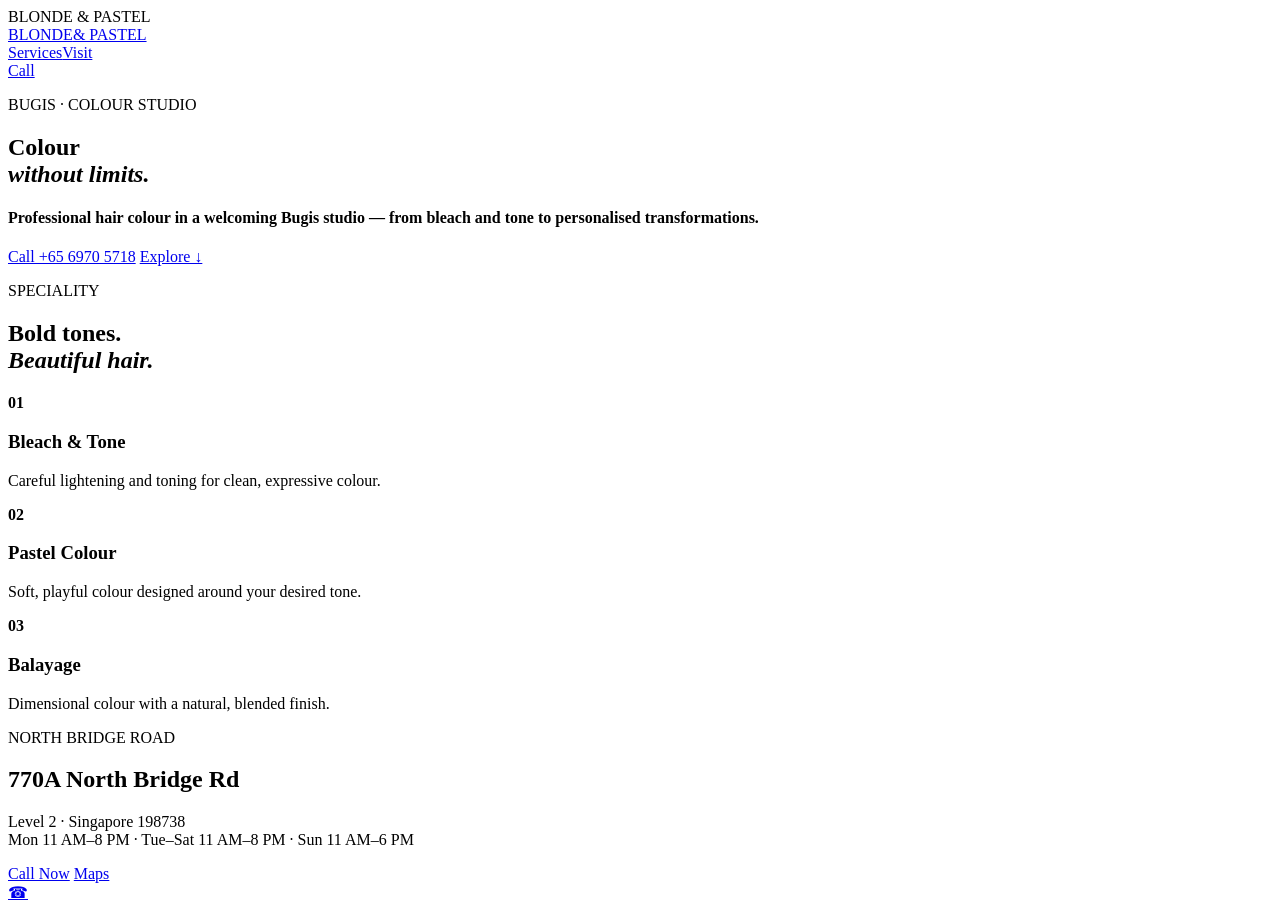
==== index.html @ 02039a52 "Build Salon 6 website — Blonde and Pastel" ====
<!doctype html><html><head><meta charset="utf-8"><meta name="viewport" content="width=device-width,initial-scale=1"><title>Blonde & Pastel — Bugis Hair Salon</title><link rel="stylesheet" href="style.css"></head><body><div id="loader">BLONDE & PASTEL</div><header><a class="logo" href="#home">BLONDE<span>& PASTEL</span></a><nav><a href="#services">Services</a><a href="#visit">Visit</a></nav><a class="cta" href="tel:+6569705718">Call</a></header><main><section id="home" class="hero"><p>BUGIS · COLOUR STUDIO</p><h1>Colour<br><i>without limits.</i></h1><h4>Professional hair colour in a welcoming Bugis studio — from bleach and tone to personalised transformations.</h4><div><a class="cta" href="tel:+6569705718">Call +65 6970 5718</a> <a href="#services">Explore ↓</a></div></section><section id="services"><p>SPECIALITY</p><h2>Bold tones.<br><i>Beautiful hair.</i></h2><div class="grid"><article><b>01</b><h3>Bleach & Tone</h3><p>Careful lightening and toning for clean, expressive colour.</p></article><article><b>02</b><h3>Pastel Colour</h3><p>Soft, playful colour designed around your desired tone.</p></article><article><b>03</b><h3>Balayage</h3><p>Dimensional colour with a natural, blended finish.</p></article></div></section><section id="visit"><p>NORTH BRIDGE ROAD</p><h2>770A North Bridge Rd</h2><p>Level 2 · Singapore 198738<br>Mon 11 AM–8 PM · Tue–Sat 11 AM–8 PM · Sun 11 AM–6 PM</p><a class="cta" href="tel:+6569705718">Call Now</a> <a href="https://www.google.com/maps/search/?api=1&query=770A%20North%20Bridge%20Road%20Singapore%20198738">Maps</a></section></main><a class="float" href="tel:+6569705718">☎</a><script src="script.js"></script></body></html>
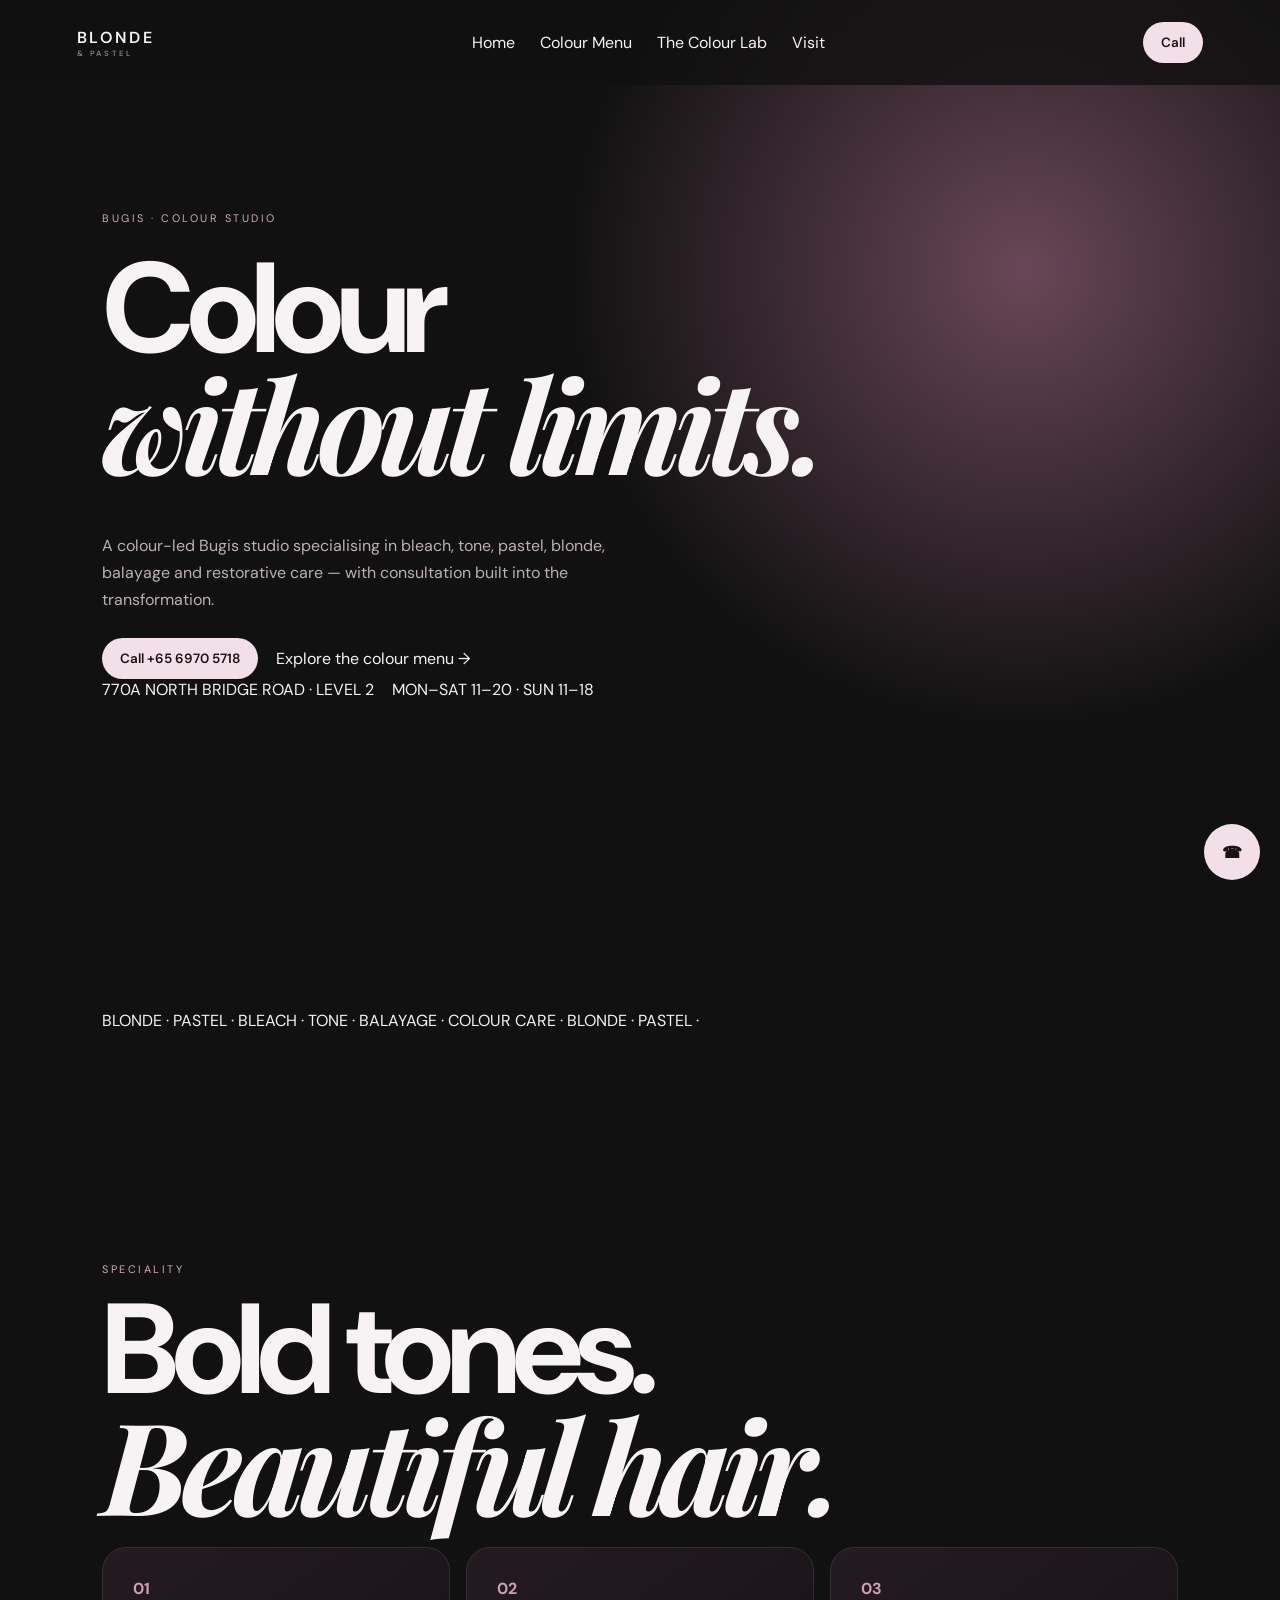
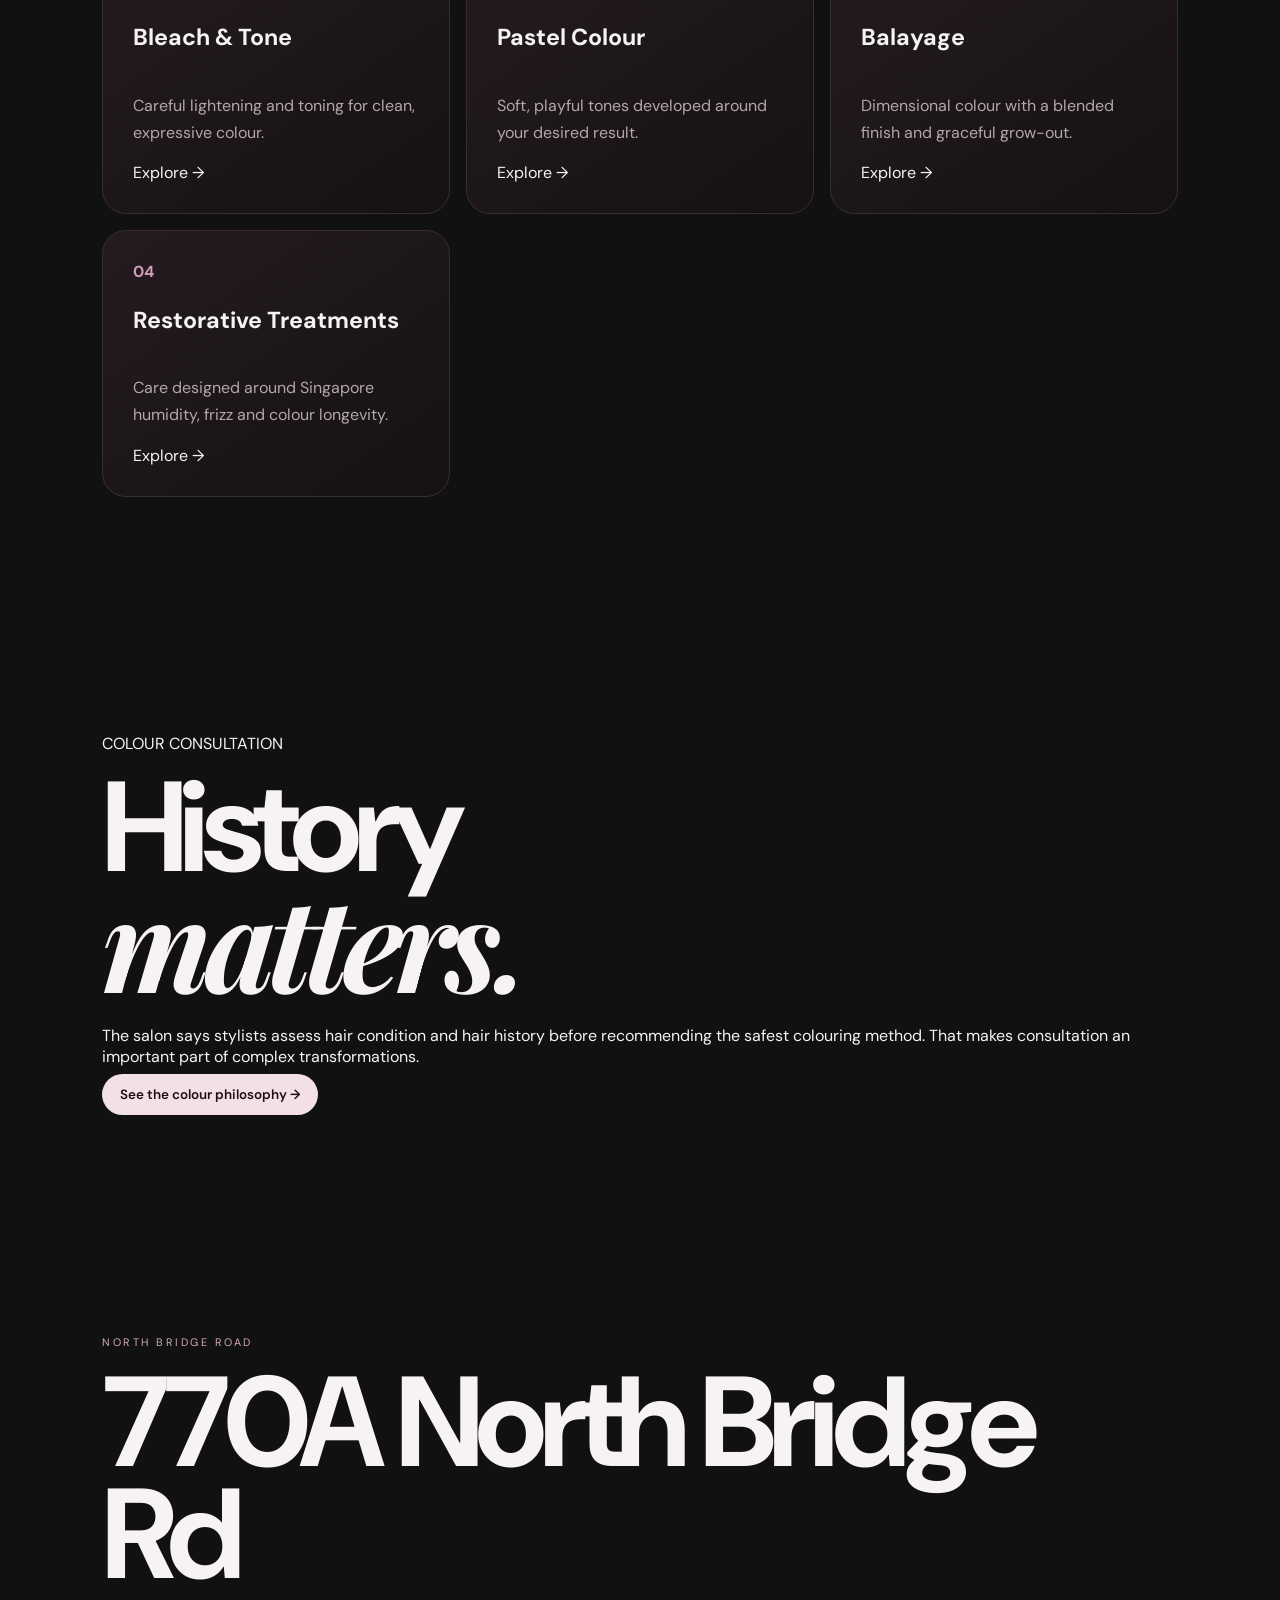
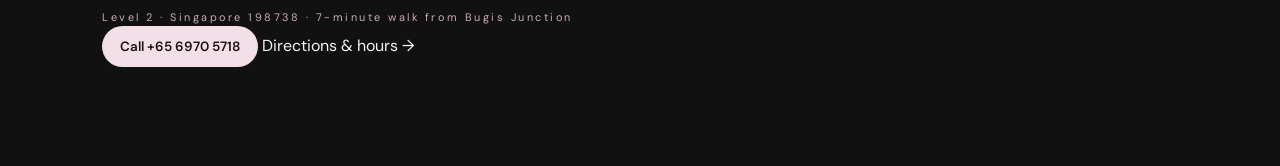
==== commit da2e3386: "Upgrade Salon 6 homepage to multi-page premium experience" ====
--- a/index.html
+++ b/index.html
@@ -1 +1 @@
-<!doctype html><html><head><meta charset="utf-8"><meta name="viewport" content="width=device-width,initial-scale=1"><title>Blonde & Pastel — Bugis Hair Salon</title><link rel="stylesheet" href="style.css"></head><body><div id="loader">BLONDE & PASTEL</div><header><a class="logo" href="#home">BLONDE<span>& PASTEL</span></a><nav><a href="#services">Services</a><a href="#visit">Visit</a></nav><a class="cta" href="tel:+6569705718">Call</a></header><main><section id="home" class="hero"><p>BUGIS · COLOUR STUDIO</p><h1>Colour<br><i>without limits.</i></h1><h4>Professional hair colour in a welcoming Bugis studio — from bleach and tone to personalised transformations.</h4><div><a class="cta" href="tel:+6569705718">Call +65 6970 5718</a> <a href="#services">Explore ↓</a></div></section><section id="services"><p>SPECIALITY</p><h2>Bold tones.<br><i>Beautiful hair.</i></h2><div class="grid"><article><b>01</b><h3>Bleach & Tone</h3><p>Careful lightening and toning for clean, expressive colour.</p></article><article><b>02</b><h3>Pastel Colour</h3><p>Soft, playful colour designed around your desired tone.</p></article><article><b>03</b><h3>Balayage</h3><p>Dimensional colour with a natural, blended finish.</p></article></div></section><section id="visit"><p>NORTH BRIDGE ROAD</p><h2>770A North Bridge Rd</h2><p>Level 2 · Singapore 198738<br>Mon 11 AM–8 PM · Tue–Sat 11 AM–8 PM · Sun 11 AM–6 PM</p><a class="cta" href="tel:+6569705718">Call Now</a> <a href="https://www.google.com/maps/search/?api=1&query=770A%20North%20Bridge%20Road%20Singapore%20198738">Maps</a></section></main><a class="float" href="tel:+6569705718">☎</a><script src="script.js"></script></body></html>+<!doctype html><html lang="en"><head><meta charset="utf-8"><meta name="viewport" content="width=device-width,initial-scale=1"><title>Blonde & Pastel Hair Salon — Bugis</title><link rel="stylesheet" href="style.css"><link rel="stylesheet" href="site.css"></head><body><div id="loader">BLONDE & PASTEL</div><header><a class="logo" href="index.html">BLONDE<span>& PASTEL</span></a><nav><a href="index.html">Home</a><a href="services.html">Colour Menu</a><a href="experience.html">The Colour Lab</a><a href="contact.html">Visit</a></nav><a class="cta" href="tel:+6569705718">Call</a></header><main><section class="hero"><div class="orb"></div><p>BUGIS · COLOUR STUDIO</p><h1>Colour<br><i>without limits.</i></h1><h4>A colour-led Bugis studio specialising in bleach, tone, pastel, blonde, balayage and restorative care — with consultation built into the transformation.</h4><div><a class="cta magnetic" href="tel:+6569705718">Call +65 6970 5718</a> <a href="services.html">Explore the colour menu →</a></div><div class="hero-meta"><span>770A NORTH BRIDGE ROAD · LEVEL 2</span><span>MON–SAT 11–20 · SUN 11–18</span></div></section><section class="marquee"><div>BLONDE · PASTEL · BLEACH · TONE · BALAYAGE · COLOUR CARE · BLONDE · PASTEL ·</div></section><section class="section reveal"><p>SPECIALITY</p><h2>Bold tones.<br><i>Beautiful hair.</i></h2><div class="grid"><article class="tilt"><b>01</b><h3>Bleach & Tone</h3><p>Careful lightening and toning for clean, expressive colour.</p><a href="services.html#bleach">Explore →</a></article><article class="tilt"><b>02</b><h3>Pastel Colour</h3><p>Soft, playful tones developed around your desired result.</p><a href="services.html#pastel">Explore →</a></article><article class="tilt"><b>03</b><h3>Balayage</h3><p>Dimensional colour with a blended finish and graceful grow-out.</p><a href="services.html#balayage">Explore →</a></article><article class="tilt"><b>04</b><h3>Restorative Treatments</h3><p>Care designed around Singapore humidity, frizz and colour longevity.</p><a href="services.html#care">Explore →</a></article></div></section><section class="feature reveal"><div><p>COLOUR CONSULTATION</p><h2>History<br><i>matters.</i></h2></div><div><p>The salon says stylists assess hair condition and hair history before recommending the safest colouring method. That makes consultation an important part of complex transformations.</p><a class="cta" href="experience.html">See the colour philosophy →</a></div></section><section class="visit reveal"><p>NORTH BRIDGE ROAD</p><h2>770A North Bridge Rd</h2><p>Level 2 · Singapore 198738 · 7-minute walk from Bugis Junction</p><div><a class="cta" href="tel:+6569705718">Call +65 6970 5718</a> <a href="contact.html">Directions & hours →</a></div></section></main><a class="float" href="tel:+6569705718">☎</a><script src="script.js"></script><script src="site.js"></script></body></html>
--- a/style.css
+++ b/style.css
@@ -0,0 +1 @@
+@import url('https://fonts.googleapis.com/css2?family=DM+Sans:wght@400;600&family=Playfair+Display:ital,wght@0,500;1,500&display=swap');*{box-sizing:border-box}html{scroll-behavior:smooth}body{margin:0;background:#111;color:#f7f2f3;font-family:DM Sans,sans-serif}header{position:fixed;z-index:5;width:100%;top:0;padding:22px 6vw;display:flex;justify-content:space-between;align-items:center;background:#111c;backdrop-filter:blur(16px)}a{color:inherit;text-decoration:none}.logo{font-weight:600;letter-spacing:.16em}.logo span{display:block;font-size:.48rem;opacity:.5}nav{display:none;gap:25px}.cta{background:#f3dfe7;color:#1b1115;padding:12px 18px;border-radius:999px;font-weight:600;font-size:.84rem}.hero{min-height:100svh;padding:150px 8vw;display:flex;flex-direction:column;justify-content:center;background:radial-gradient(circle at 80% 30%,#694657,transparent 38%)}.hero>p,section>p{font-size:.68rem;letter-spacing:.23em;color:#d0aabc}.hero h1,h2{font-size:clamp(3.3rem,11vw,8rem);line-height:.88;letter-spacing:-.06em;margin:18px 0}.hero i,h2 i{font-family:'Playfair Display',serif}.hero h4{max-width:570px;color:#bcb0b5;line-height:1.7;font-weight:400;margin:25px 0}.hero div{display:flex;gap:18px;flex-wrap:wrap;align-items:center}section:not(.hero){padding:110px 8vw}#services{background:#1a1518}.grid{display:grid;gap:16px}.grid article{min-height:250px;padding:30px;border:1px solid #392d34;border-radius:24px;background:linear-gradient(145deg,#241b20,#151114);display:flex;flex-direction:column;justify-content:space-between;transition:.45s}.grid article:hover{transform:translateY(-8px)}.grid b{color:#d09eb2}.grid h3{font-size:1.45rem}.grid p,#visit p{color:#b3a7ac;line-height:1.7}#visit{text-align:center;background:radial-gradient(circle at 50% 0,#4a2f3c,#111 62%)}#visit h2{font-size:clamp(2.7rem,9vw,6rem)}#visit a{display:inline-block;margin:8px}.float{position:fixed;z-index:6;right:20px;bottom:20px;width:56px;height:56px;border-radius:50%;display:grid;place-items:center;background:#f3dfe7;color:#1b1115;font-weight:700}#loader{position:fixed;z-index:20;inset:0;display:grid;place-items:center;background:#111;letter-spacing:.3em;transition:.8s}@media(min-width:800px){nav{display:flex}.grid{grid-template-columns:repeat(3,1fr)}}
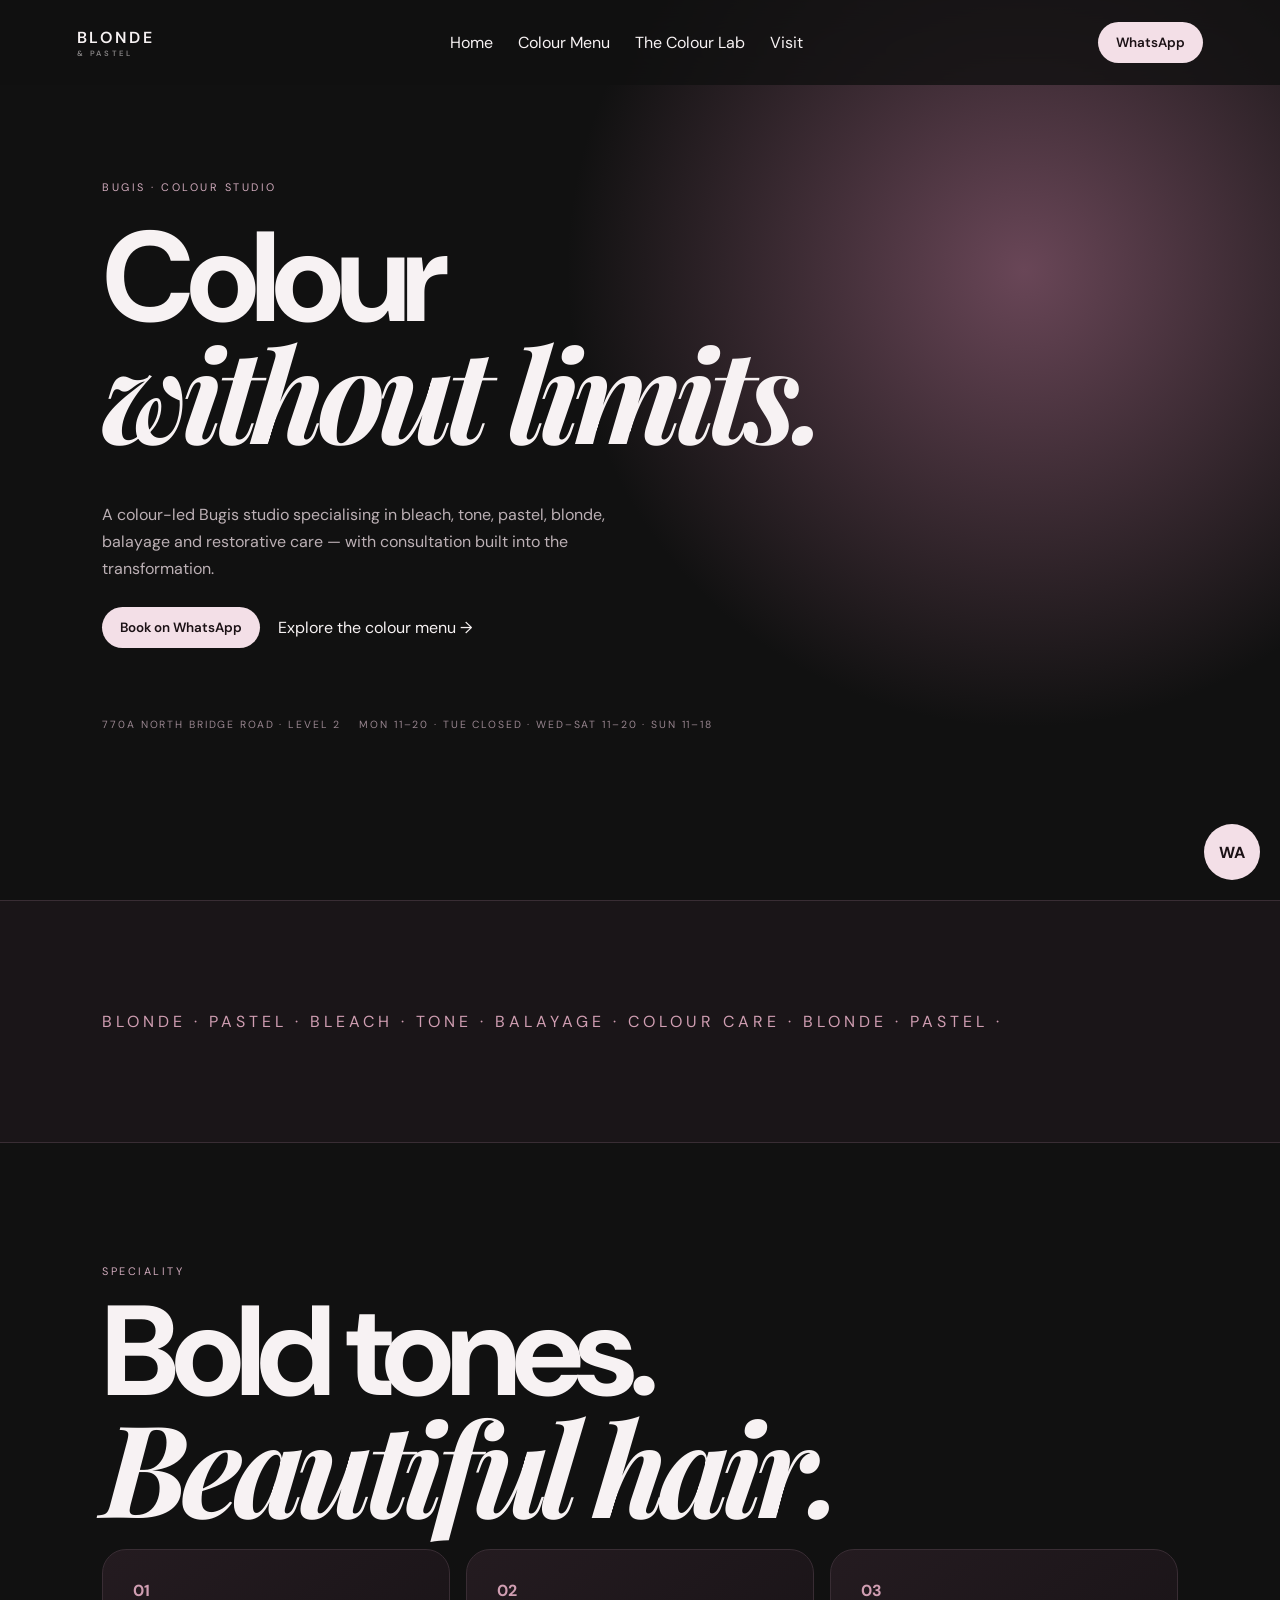
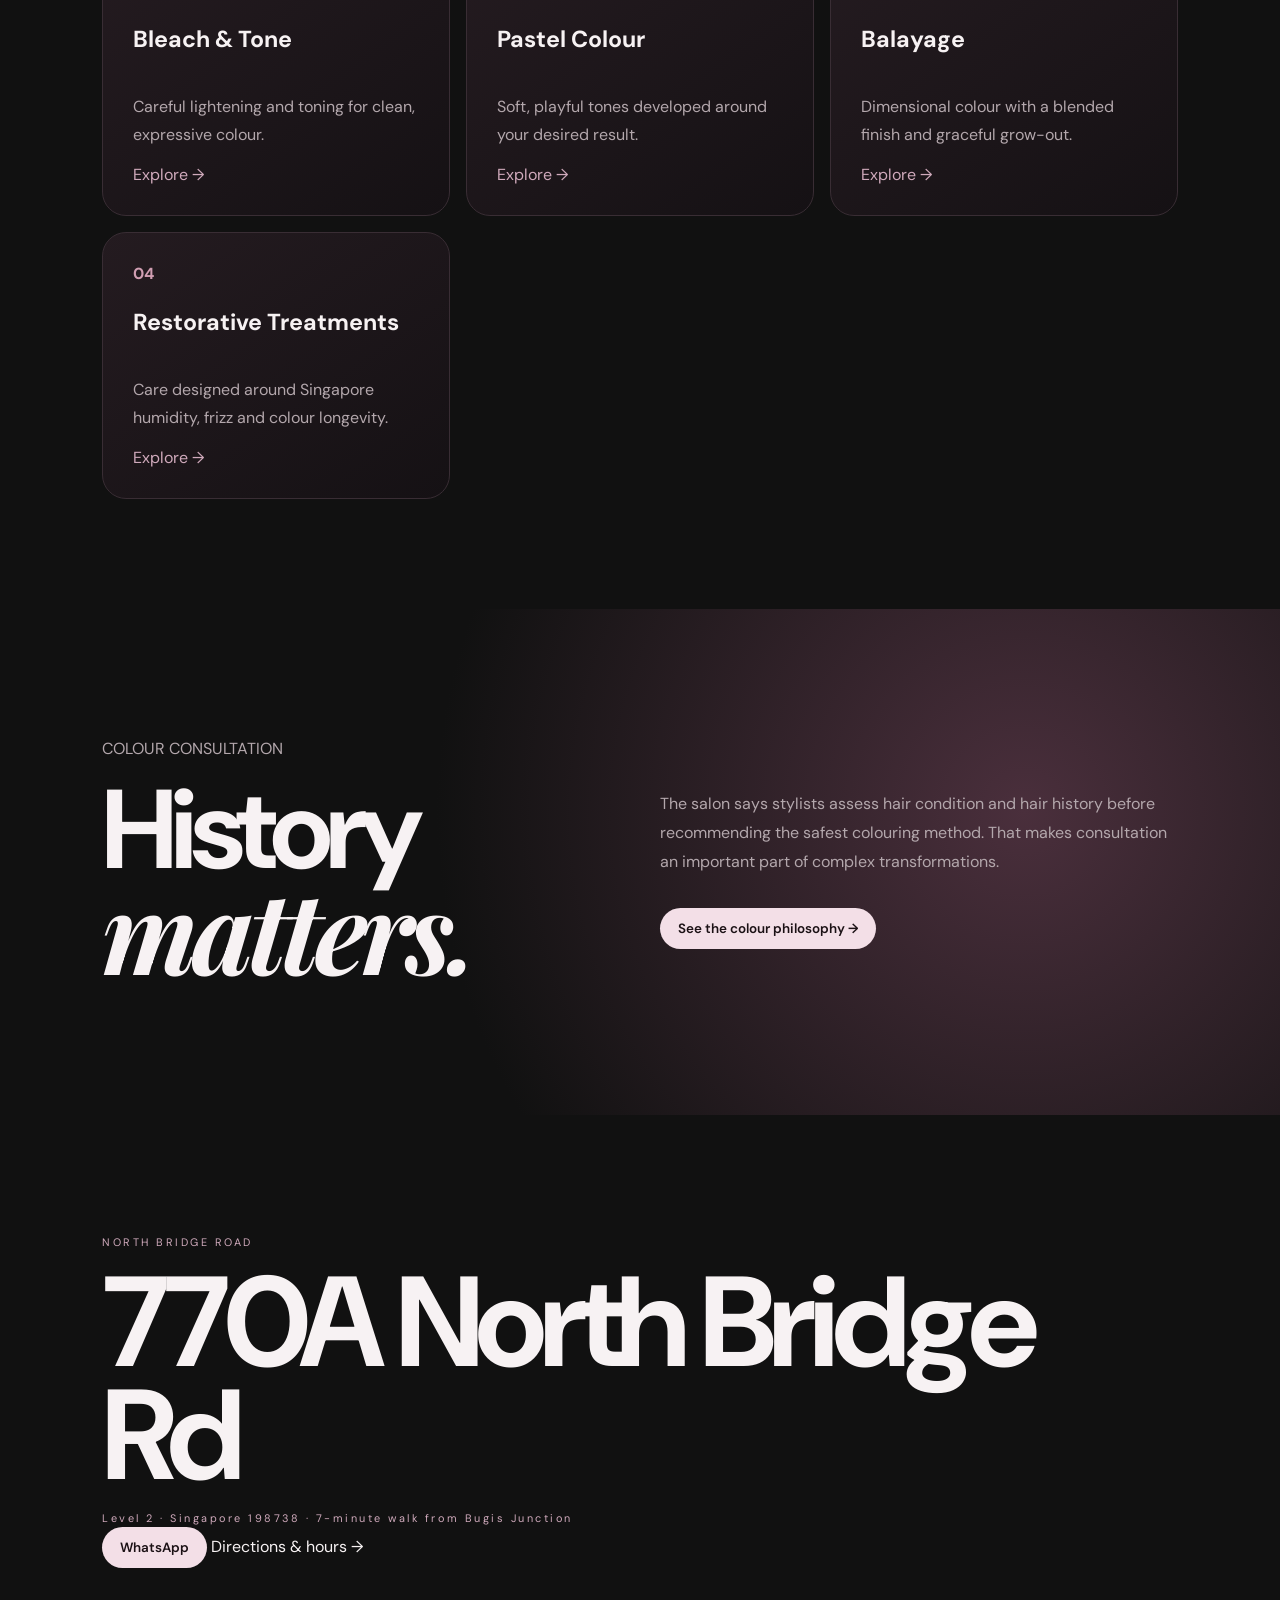
==== commit 50ba3788: "Complete Salon 6 homepage conversion and WhatsApp requirements" ====
--- a/index.html
+++ b/index.html
@@ -1 +1 @@
-<!doctype html><html lang="en"><head><meta charset="utf-8"><meta name="viewport" content="width=device-width,initial-scale=1"><title>Blonde & Pastel Hair Salon — Bugis</title><link rel="stylesheet" href="style.css"><link rel="stylesheet" href="site.css"></head><body><div id="loader">BLONDE & PASTEL</div><header><a class="logo" href="index.html">BLONDE<span>& PASTEL</span></a><nav><a href="index.html">Home</a><a href="services.html">Colour Menu</a><a href="experience.html">The Colour Lab</a><a href="contact.html">Visit</a></nav><a class="cta" href="tel:+6569705718">Call</a></header><main><section class="hero"><div class="orb"></div><p>BUGIS · COLOUR STUDIO</p><h1>Colour<br><i>without limits.</i></h1><h4>A colour-led Bugis studio specialising in bleach, tone, pastel, blonde, balayage and restorative care — with consultation built into the transformation.</h4><div><a class="cta magnetic" href="tel:+6569705718">Call +65 6970 5718</a> <a href="services.html">Explore the colour menu →</a></div><div class="hero-meta"><span>770A NORTH BRIDGE ROAD · LEVEL 2</span><span>MON–SAT 11–20 · SUN 11–18</span></div></section><section class="marquee"><div>BLONDE · PASTEL · BLEACH · TONE · BALAYAGE · COLOUR CARE · BLONDE · PASTEL ·</div></section><section class="section reveal"><p>SPECIALITY</p><h2>Bold tones.<br><i>Beautiful hair.</i></h2><div class="grid"><article class="tilt"><b>01</b><h3>Bleach & Tone</h3><p>Careful lightening and toning for clean, expressive colour.</p><a href="services.html#bleach">Explore →</a></article><article class="tilt"><b>02</b><h3>Pastel Colour</h3><p>Soft, playful tones developed around your desired result.</p><a href="services.html#pastel">Explore →</a></article><article class="tilt"><b>03</b><h3>Balayage</h3><p>Dimensional colour with a blended finish and graceful grow-out.</p><a href="services.html#balayage">Explore →</a></article><article class="tilt"><b>04</b><h3>Restorative Treatments</h3><p>Care designed around Singapore humidity, frizz and colour longevity.</p><a href="services.html#care">Explore →</a></article></div></section><section class="feature reveal"><div><p>COLOUR CONSULTATION</p><h2>History<br><i>matters.</i></h2></div><div><p>The salon says stylists assess hair condition and hair history before recommending the safest colouring method. That makes consultation an important part of complex transformations.</p><a class="cta" href="experience.html">See the colour philosophy →</a></div></section><section class="visit reveal"><p>NORTH BRIDGE ROAD</p><h2>770A North Bridge Rd</h2><p>Level 2 · Singapore 198738 · 7-minute walk from Bugis Junction</p><div><a class="cta" href="tel:+6569705718">Call +65 6970 5718</a> <a href="contact.html">Directions & hours →</a></div></section></main><a class="float" href="tel:+6569705718">☎</a><script src="script.js"></script><script src="site.js"></script></body></html>+<!doctype html><html lang="en"><head><meta charset="utf-8"><meta name="viewport" content="width=device-width,initial-scale=1"><title>Blonde & Pastel Hair Salon — Bugis</title><link rel="stylesheet" href="style.css"><link rel="stylesheet" href="site.css"></head><body><div id="loader"><strong>BLONDE & PASTEL</strong><span>COLOUR LAB · BUGIS</span></div><header><a class="logo" href="index.html">BLONDE<span>& PASTEL</span></a><nav><a href="index.html">Home</a><a href="services.html">Colour Menu</a><a href="experience.html">The Colour Lab</a><a href="contact.html">Visit</a></nav><a class="cta" href="https://wa.me/6590239235?text=Hi%20Blonde%20%26%20Pastel%2C%20I%27d%20like%20to%20book%20a%20colour%20consultation.">WhatsApp</a></header><main><section class="hero"><div class="orb"></div><p>BUGIS · COLOUR STUDIO</p><h1>Colour<br><i>without limits.</i></h1><h4>A colour-led Bugis studio specialising in bleach, tone, pastel, blonde, balayage and restorative care — with consultation built into the transformation.</h4><div><a class="cta magnetic" href="https://wa.me/6590239235?text=Hi%20Blonde%20%26%20Pastel%2C%20I%27d%20like%20to%20book%20a%20colour%20consultation.">Book on WhatsApp</a> <a href="services.html">Explore the colour menu →</a></div><div class="hero-meta"><span>770A NORTH BRIDGE ROAD · LEVEL 2</span><span>MON 11–20 · TUE CLOSED · WED–SAT 11–20 · SUN 11–18</span></div></section><section class="marquee"><div>BLONDE · PASTEL · BLEACH · TONE · BALAYAGE · COLOUR CARE · BLONDE · PASTEL ·</div></section><section class="section reveal"><p>SPECIALITY</p><h2>Bold tones.<br><i>Beautiful hair.</i></h2><div class="grid"><article class="tilt"><b>01</b><h3>Bleach & Tone</h3><p>Careful lightening and toning for clean, expressive colour.</p><a href="services.html#bleach">Explore →</a></article><article class="tilt"><b>02</b><h3>Pastel Colour</h3><p>Soft, playful tones developed around your desired result.</p><a href="services.html#pastel">Explore →</a></article><article class="tilt"><b>03</b><h3>Balayage</h3><p>Dimensional colour with a blended finish and graceful grow-out.</p><a href="services.html#balayage">Explore →</a></article><article class="tilt"><b>04</b><h3>Restorative Treatments</h3><p>Care designed around Singapore humidity, frizz and colour longevity.</p><a href="services.html#care">Explore →</a></article></div></section><section class="feature reveal"><div><p>COLOUR CONSULTATION</p><h2>History<br><i>matters.</i></h2></div><div><p>The salon says stylists assess hair condition and hair history before recommending the safest colouring method. That makes consultation an important part of complex transformations.</p><a class="cta" href="experience.html">See the colour philosophy →</a></div></section><section class="visit reveal"><p>NORTH BRIDGE ROAD</p><h2>770A North Bridge Rd</h2><p>Level 2 · Singapore 198738 · 7-minute walk from Bugis Junction</p><div><a class="cta" href="https://wa.me/6590239235?text=Hi%20Blonde%20%26%20Pastel%2C%20I%27d%20like%20to%20book%20a%20colour%20consultation.">WhatsApp</a> <a href="contact.html">Directions & hours →</a></div></section></main><a class="float" href="https://wa.me/6590239235?text=Hi%20Blonde%20%26%20Pastel%2C%20I%27d%20like%20to%20book%20a%20colour%20consultation.">WA</a><script src="script.js"></script><script src="site.js"></script></body></html>
--- a/site.css
+++ b/site.css
@@ -0,0 +1 @@
+:root{--accent:#d0aabc;--line:#392d34}.hero-meta{display:flex;gap:28px;flex-wrap:wrap;margin-top:70px;font-size:.65rem;letter-spacing:.18em;color:#98858f}.marquee{overflow:hidden;border-block:1px solid var(--line);padding:18px 0;white-space:nowrap;background:#1a1518}.marquee div{width:max-content;animation:marquee 28s linear infinite;letter-spacing:.25em;color:#d09eb2}.feature{padding:110px 7vw;display:grid;gap:40px;align-items:center;background:radial-gradient(circle at 80% 40%,#4a2f3c,#111 55%)}.feature p{color:#b3a7ac;line-height:1.8;max-width:560px}.feature h2{font-size:clamp(3rem,9vw,7rem)}.feature .cta{display:inline-block;margin-top:15px}.reveal{opacity:0;transform:translateY(35px);transition:opacity .8s ease,transform .8s ease}.reveal.visible{opacity:1;transform:none}.tilt{transform-style:preserve-3d;will-change:transform}.tilt a{color:var(--accent);text-decoration:none}.page{min-height:100svh;padding:150px 7vw 90px}.page-hero{max-width:900px;margin-bottom:80px}.page-hero h1{font-size:clamp(3.5rem,11vw,9rem);line-height:.88;letter-spacing:-.06em}.page-hero h1 i{font-family:'Playfair Display',serif}.service-list{display:grid;gap:18px}.service-row{display:grid;grid-template-columns:60px 1fr auto;gap:20px;align-items:start;padding:28px 0;border-top:1px solid var(--line)}.service-row h2{font-size:clamp(1.5rem,4vw,3rem);margin:0 0 8px}.service-row p{color:#b3a7ac;line-height:1.7;max-width:650px}.service-row span{color:var(--accent)}.contact-grid{display:grid;gap:20px}.contact-card{padding:30px;border:1px solid var(--line);border-radius:24px;background:#241b20}.contact-card h3{font-size:1.5rem}.contact-card p{color:#b3a7ac;line-height:1.7}.big-link{font-size:clamp(1.5rem,5vw,4rem);word-break:break-word}.page-nav{display:flex;gap:10px;flex-wrap:wrap;margin-top:50px}.page-nav a{padding:11px 15px;border:1px solid var(--line);border-radius:999px;text-decoration:none}.page-nav a:hover{background:#f3dfe7;color:#1b1115}@keyframes marquee{to{transform:translateX(-50%)}}@media(min-width:800px){.feature{grid-template-columns:1fr 1fr}.service-list{max-width:1100px}.contact-grid{grid-template-columns:1fr 1fr}.page{padding-left:10vw;padding-right:10vw}}.map-block{margin-top:90px;padding-top:55px;border-top:1px solid var(--line)}.map-block h2{font-size:clamp(2.5rem,7vw,6rem);line-height:.95;margin:0 0 28px}.map-block iframe{display:block;width:100%;height:min(62vw,520px);min-height:300px;border:1px solid var(--line);border-radius:28px;margin-bottom:18px}.map-block .cta{display:inline-block}.float{z-index:50}#loader strong{font-size:clamp(2rem,8vw,5rem);letter-spacing:.18em}#loader span{font-size:.65rem;letter-spacing:.35em;color:#aaa}body:has(#loader){overflow:hidden}@media(max-width:640px){.service-row{grid-template-columns:32px 1fr}.service-row strong{grid-column:2}.map-block iframe{height:70vw;min-height:280px}}
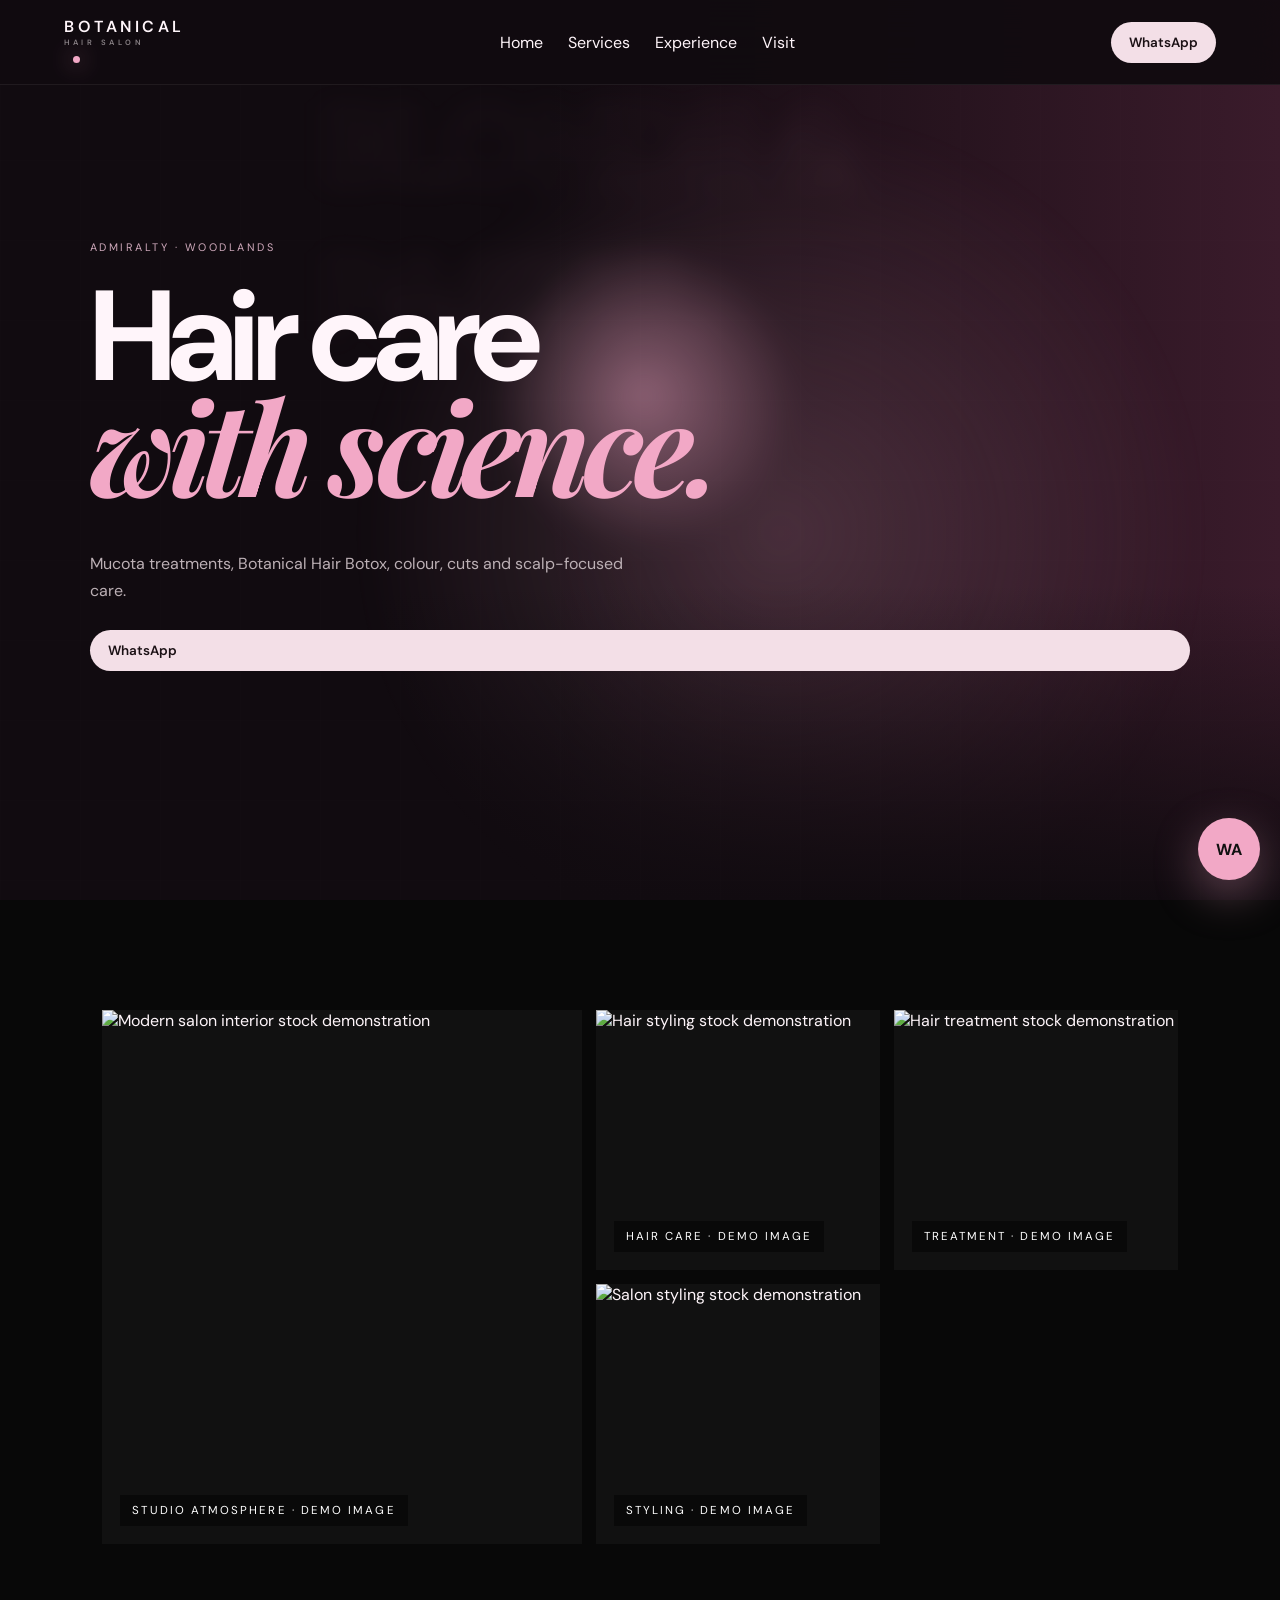
==== commit a669aa35: "Replace Salon 6 demo with Botanical Hair Salon pitch build" ====
--- a/index.html
+++ b/index.html
@@ -1 +1 @@
-<!doctype html><html lang="en"><head><meta charset="utf-8"><meta name="viewport" content="width=device-width,initial-scale=1"><title>Blonde & Pastel Hair Salon — Bugis</title><link rel="stylesheet" href="style.css"><link rel="stylesheet" href="site.css"></head><body><div id="loader"><strong>BLONDE & PASTEL</strong><span>COLOUR LAB · BUGIS</span></div><header><a class="logo" href="index.html">BLONDE<span>& PASTEL</span></a><nav><a href="index.html">Home</a><a href="services.html">Colour Menu</a><a href="experience.html">The Colour Lab</a><a href="contact.html">Visit</a></nav><a class="cta" href="https://wa.me/6590239235?text=Hi%20Blonde%20%26%20Pastel%2C%20I%27d%20like%20to%20book%20a%20colour%20consultation.">WhatsApp</a></header><main><section class="hero"><div class="orb"></div><p>BUGIS · COLOUR STUDIO</p><h1>Colour<br><i>without limits.</i></h1><h4>A colour-led Bugis studio specialising in bleach, tone, pastel, blonde, balayage and restorative care — with consultation built into the transformation.</h4><div><a class="cta magnetic" href="https://wa.me/6590239235?text=Hi%20Blonde%20%26%20Pastel%2C%20I%27d%20like%20to%20book%20a%20colour%20consultation.">Book on WhatsApp</a> <a href="services.html">Explore the colour menu →</a></div><div class="hero-meta"><span>770A NORTH BRIDGE ROAD · LEVEL 2</span><span>MON 11–20 · TUE CLOSED · WED–SAT 11–20 · SUN 11–18</span></div></section><section class="marquee"><div>BLONDE · PASTEL · BLEACH · TONE · BALAYAGE · COLOUR CARE · BLONDE · PASTEL ·</div></section><section class="section reveal"><p>SPECIALITY</p><h2>Bold tones.<br><i>Beautiful hair.</i></h2><div class="grid"><article class="tilt"><b>01</b><h3>Bleach & Tone</h3><p>Careful lightening and toning for clean, expressive colour.</p><a href="services.html#bleach">Explore →</a></article><article class="tilt"><b>02</b><h3>Pastel Colour</h3><p>Soft, playful tones developed around your desired result.</p><a href="services.html#pastel">Explore →</a></article><article class="tilt"><b>03</b><h3>Balayage</h3><p>Dimensional colour with a blended finish and graceful grow-out.</p><a href="services.html#balayage">Explore →</a></article><article class="tilt"><b>04</b><h3>Restorative Treatments</h3><p>Care designed around Singapore humidity, frizz and colour longevity.</p><a href="services.html#care">Explore →</a></article></div></section><section class="feature reveal"><div><p>COLOUR CONSULTATION</p><h2>History<br><i>matters.</i></h2></div><div><p>The salon says stylists assess hair condition and hair history before recommending the safest colouring method. That makes consultation an important part of complex transformations.</p><a class="cta" href="experience.html">See the colour philosophy →</a></div></section><section class="visit reveal"><p>NORTH BRIDGE ROAD</p><h2>770A North Bridge Rd</h2><p>Level 2 · Singapore 198738 · 7-minute walk from Bugis Junction</p><div><a class="cta" href="https://wa.me/6590239235?text=Hi%20Blonde%20%26%20Pastel%2C%20I%27d%20like%20to%20book%20a%20colour%20consultation.">WhatsApp</a> <a href="contact.html">Directions & hours →</a></div></section></main><a class="float" href="https://wa.me/6590239235?text=Hi%20Blonde%20%26%20Pastel%2C%20I%27d%20like%20to%20book%20a%20colour%20consultation.">WA</a><script src="script.js"></script><script src="site.js"></script></body></html>+<!doctype html><html><head><meta charset="utf-8"><meta name="viewport" content="width=device-width,initial-scale=1"><title>Botanical Hair Salon — Singapore</title><link rel="stylesheet" href="style.css"><link rel="stylesheet" href="site.css"></head><body><div id="loader">BOTANICAL</div><header><a class="logo" href="index.html">BOTANICAL<span>HAIR SALON</span></a><nav><a href="index.html">Home</a><a href="services.html">Services</a><a href="experience.html">Experience</a><a href="contact.html">Visit</a></nav><a class="cta" href="https://wa.me/6591987990">WhatsApp</a></header><main><section class="hero"><p>ADMIRALTY · WOODLANDS</p><h1>Hair care<br><i>with science.</i></h1><h4>Mucota treatments, Botanical Hair Botox, colour, cuts and scalp-focused care.</h4><a class="cta" href="https://wa.me/6591987990?text=Hi%20Botanical%20Hair%20Salon%2C%20I%20would%20like%20to%20enquire%20about%20a%20treatment.">WhatsApp</a></section></main><a class="float" href="https://wa.me/6591987990">WA</a><script src="script.js"></script><script src="site.js"></script><script src="pitch-v5-loader.js"></script></body></html>
--- a/site.css
+++ b/site.css
@@ -1 +1 @@
-:root{--accent:#d0aabc;--line:#392d34}.hero-meta{display:flex;gap:28px;flex-wrap:wrap;margin-top:70px;font-size:.65rem;letter-spacing:.18em;color:#98858f}.marquee{overflow:hidden;border-block:1px solid var(--line);padding:18px 0;white-space:nowrap;background:#1a1518}.marquee div{width:max-content;animation:marquee 28s linear infinite;letter-spacing:.25em;color:#d09eb2}.feature{padding:110px 7vw;display:grid;gap:40px;align-items:center;background:radial-gradient(circle at 80% 40%,#4a2f3c,#111 55%)}.feature p{color:#b3a7ac;line-height:1.8;max-width:560px}.feature h2{font-size:clamp(3rem,9vw,7rem)}.feature .cta{display:inline-block;margin-top:15px}.reveal{opacity:0;transform:translateY(35px);transition:opacity .8s ease,transform .8s ease}.reveal.visible{opacity:1;transform:none}.tilt{transform-style:preserve-3d;will-change:transform}.tilt a{color:var(--accent);text-decoration:none}.page{min-height:100svh;padding:150px 7vw 90px}.page-hero{max-width:900px;margin-bottom:80px}.page-hero h1{font-size:clamp(3.5rem,11vw,9rem);line-height:.88;letter-spacing:-.06em}.page-hero h1 i{font-family:'Playfair Display',serif}.service-list{display:grid;gap:18px}.service-row{display:grid;grid-template-columns:60px 1fr auto;gap:20px;align-items:start;padding:28px 0;border-top:1px solid var(--line)}.service-row h2{font-size:clamp(1.5rem,4vw,3rem);margin:0 0 8px}.service-row p{color:#b3a7ac;line-height:1.7;max-width:650px}.service-row span{color:var(--accent)}.contact-grid{display:grid;gap:20px}.contact-card{padding:30px;border:1px solid var(--line);border-radius:24px;background:#241b20}.contact-card h3{font-size:1.5rem}.contact-card p{color:#b3a7ac;line-height:1.7}.big-link{font-size:clamp(1.5rem,5vw,4rem);word-break:break-word}.page-nav{display:flex;gap:10px;flex-wrap:wrap;margin-top:50px}.page-nav a{padding:11px 15px;border:1px solid var(--line);border-radius:999px;text-decoration:none}.page-nav a:hover{background:#f3dfe7;color:#1b1115}@keyframes marquee{to{transform:translateX(-50%)}}@media(min-width:800px){.feature{grid-template-columns:1fr 1fr}.service-list{max-width:1100px}.contact-grid{grid-template-columns:1fr 1fr}.page{padding-left:10vw;padding-right:10vw}}.map-block{margin-top:90px;padding-top:55px;border-top:1px solid var(--line)}.map-block h2{font-size:clamp(2.5rem,7vw,6rem);line-height:.95;margin:0 0 28px}.map-block iframe{display:block;width:100%;height:min(62vw,520px);min-height:300px;border:1px solid var(--line);border-radius:28px;margin-bottom:18px}.map-block .cta{display:inline-block}.float{z-index:50}#loader strong{font-size:clamp(2rem,8vw,5rem);letter-spacing:.18em}#loader span{font-size:.65rem;letter-spacing:.35em;color:#aaa}body:has(#loader){overflow:hidden}@media(max-width:640px){.service-row{grid-template-columns:32px 1fr}.service-row strong{grid-column:2}.map-block iframe{height:70vw;min-height:280px}}+:root{--a:#f2a8c6;--s:#ffe5ef;--bg:#110b10;--p:#21131b;--ink:#fff5fa;--line:color-mix(in srgb,var(--a) 25%,transparent)}html{scroll-behavior:smooth}body{background:radial-gradient(circle at 80% 0,color-mix(in srgb,var(--a) 20%,transparent),transparent 35%),var(--bg)!important;color:var(--ink)!important}body:before{content:"";position:fixed;inset:0;pointer-events:none;z-index:1;opacity:.06;background-image:linear-gradient(#fff2 1px,transparent 1px),linear-gradient(90deg,#fff2 1px,transparent 1px);background-size:80px 80px}header{z-index:60!important;border-bottom:1px solid #fff1;padding:16px 5vw!important;transition:.35s}header.scrolled{background:#000c!important;backdrop-filter:blur(22px);box-shadow:0 10px 40px #0006}.logo{letter-spacing:.22em}.logo:after{content:"";display:inline-block;width:7px;height:7px;margin-left:9px;border-radius:50%;background:var(--a);box-shadow:0 0 18px var(--a)}nav a{position:relative}nav a:after{content:"";position:absolute;left:0;right:0;bottom:-7px;height:1px;background:var(--a);transform:scaleX(0);transition:.3s}nav a:hover:after{transform:scaleX(1)}.navcta,.btn{background:var(--s)!important;color:#111!important;box-shadow:0 10px 35px color-mix(in srgb,var(--a) 20%,transparent)!important;transition:.3s}.navcta:hover,.btn:hover{transform:translateY(-3px);box-shadow:0 18px 55px color-mix(in srgb,var(--a) 35%,transparent)!important}.hero{min-height:100svh;padding-top:180px!important;isolation:isolate;overflow:hidden}.hero:before{content:"";position:absolute;width:72vw;height:72vw;right:-30%;top:8%;border-radius:50%;background:radial-gradient(circle at 35% 35%,color-mix(in srgb,var(--a) 48%,transparent),transparent 18%),radial-gradient(circle,color-mix(in srgb,var(--a) 20%,transparent),transparent 65%);filter:blur(12px);animation:hfloat 11s ease-in-out infinite;z-index:-1}.hero:after{content:"";position:absolute;inset:auto 0 0;height:35%;background:linear-gradient(transparent,var(--bg));z-index:-1}.hero h1{font-size:clamp(4rem,12vw,11rem)!important;max-width:1100px}.hero h1 i,.page-hero h1 i{color:var(--a)}.eyebrow{color:var(--a)!important;font-weight:700}.lead{font-size:clamp(1rem,1.5vw,1.25rem)!important;max-width:650px!important}.hero-meta{border-top:1px solid var(--line);padding-top:20px}.marquee{background:var(--p)!important;border-color:var(--line)!important}.marquee div{color:var(--a)!important;font-weight:700}.section{position:relative;background:linear-gradient(var(--bg),var(--p))!important;overflow:hidden}.section:before{content:"01";position:absolute;right:5vw;top:40px;font-size:16vw;font-weight:900;color:transparent;-webkit-text-stroke:1px color-mix(in srgb,var(--a) 18%,transparent)}.cards{grid-template-columns:repeat(3,minmax(0,1fr))!important;gap:20px!important}.cards article{position:relative;min-height:430px!important;overflow:hidden;border:1px solid var(--line)!important;border-radius:30px!important;background:var(--p)!important;box-shadow:0 20px 70px #0005;transition:.55s}.cards article:before{content:"";position:absolute;inset:0;background-size:cover;background-position:center;opacity:.32;transition:.8s}.cards article:nth-child(1):before{background-image:url('https://images.unsplash.com/photo-1522337360788-8b13dee7a37e?auto=format&fit=crop&w=1200&q=85')}.cards article:nth-child(2):before{background-image:url('https://images.unsplash.com/photo-1560066984-138dadb4c035?auto=format&fit=crop&w=1200&q=85')}.cards article:nth-child(3):before{background-image:url('https://images.unsplash.com/photo-1521590832167-7bcbfaa6381f?auto=format&fit=crop&w=1200&q=85')}.cards article:after{content:"";position:absolute;inset:0;background:linear-gradient(180deg,transparent 10%,var(--p) 78%)}.cards article>*{position:relative;z-index:2}.cards article:hover{transform:translateY(-12px);border-color:color-mix(in srgb,var(--a) 65%,transparent)!important;box-shadow:0 35px 95px #0008}.cards article:hover:before{transform:scale(1.08);opacity:.5}.cards h3{font-size:clamp(1.5rem,2vw,2rem)!important}.cards a{color:var(--a)!important;font-weight:700}.feature{position:relative;overflow:hidden;background:radial-gradient(circle at 85% 30%,color-mix(in srgb,var(--a) 25%,transparent),transparent 38%),var(--p)!important;border-block:1px solid var(--line);min-height:520px}.feature:before{content:"";position:absolute;right:-10vw;top:-15vw;width:48vw;height:48vw;border:1px solid color-mix(in srgb,var(--a) 35%,transparent);border-radius:50%;animation:spin 30s linear infinite}.visit{position:relative;overflow:hidden;background:linear-gradient(135deg,var(--p),var(--bg))!important;border-top:1px solid var(--line)}.visit:before{content:"";position:absolute;width:320px;height:320px;right:-100px;bottom:-120px;border-radius:50%;background:var(--a);filter:blur(120px);opacity:.16}.page{padding-top:170px!important}.page-hero{position:relative;max-width:1050px}.page-hero:after{content:"";position:absolute;right:-5vw;top:0;width:180px;height:180px;border:1px solid var(--line);border-radius:50%}.page-hero h1{font-size:clamp(4rem,12vw,10rem)!important}.service-list{max-width:1200px!important}.service-row{position:relative;padding:42px 0!important;border-color:var(--line)!important;transition:.4s}.service-row:before{content:"";position:absolute;inset:0 -5vw;background:linear-gradient(90deg,color-mix(in srgb,var(--a) 9%,transparent),transparent 65%);opacity:0;transition:.35s;pointer-events:none}.service-row:hover{padding-left:20px!important}.service-row:hover:before{opacity:1}.service-row h2{font-size:clamp(2rem,4vw,4rem)!important}.service-row strong{color:var(--a);font-size:.7rem;letter-spacing:.16em;text-transform:uppercase}.contact-grid{gap:18px!important}.contact-card{position:relative;min-height:240px;padding:34px!important;border-color:var(--line)!important;background:linear-gradient(145deg,var(--p),#0006)!important;border-radius:28px!important;overflow:hidden;transition:.4s}.contact-card:hover{transform:translateY(-7px);border-color:color-mix(in srgb,var(--a) 60%,transparent)!important}.big-link{color:var(--ink);text-decoration:none}.big-link:hover{color:var(--a)}.page-nav a{border-color:var(--line)!important;transition:.3s}.page-nav a:hover{background:var(--s)!important;color:#111!important;transform:translateY(-3px)}.map-block iframe{filter:saturate(.75) contrast(1.05);border-color:var(--line)!important;box-shadow:0 25px 80px #0006}.float{width:62px!important;height:62px!important;background:var(--a)!important;color:#111!important;box-shadow:0 15px 45px color-mix(in srgb,var(--a) 35%,transparent)!important}.float:hover{transform:scale(1.08)}#loader{background:var(--bg)!important;z-index:200!important}#loader:before{content:"";position:absolute;width:45vw;height:45vw;border:1px solid color-mix(in srgb,var(--a) 45%,transparent);border-radius:50%;animation:pulse 2.2s ease-in-out infinite}#loader .loader-mark{position:relative;display:grid;place-items:center;text-align:center;gap:12px}#loader strong{font-size:clamp(2.4rem,8vw,7rem)!important;color:var(--ink)}#loader span{color:var(--a)!important}#loader.is-hidden{opacity:0;pointer-events:none}body.is-loading{overflow:hidden!important}.reveal{opacity:0;transform:translateY(50px) scale(.98)!important;transition:.9s cubic-bezier(.2,.75,.2,1)!important}.reveal.visible{opacity:1;transform:none!important}#scroll-progress{position:fixed;z-index:150;top:0;left:0;height:2px;width:0;background:var(--a);box-shadow:0 0 16px var(--a)}@keyframes hfloat{50%{transform:translate3d(-30px,25px,0) scale(1.08)}}@keyframes spin{to{transform:rotate(360deg)}}@keyframes pulse{50%{transform:scale(1.08);opacity:.35}}@media(min-width:800px){.hero{padding-left:10vw!important;padding-right:8vw!important}.section,.feature,.visit{padding-left:10vw!important;padding-right:10vw!important}.service-row{grid-template-columns:70px 1fr 150px!important}.contact-grid{grid-template-columns:repeat(2,minmax(0,1fr))!important}}@media(max-width:799px){header{padding-left:18px!important;padding-right:18px!important}header nav{display:flex!important;position:fixed;left:10px;right:10px;bottom:10px;z-index:90;padding:9px 8px;background:#080808e8;backdrop-filter:blur(22px);border:1px solid var(--line);border-radius:18px;justify-content:space-around;gap:4px;box-shadow:0 15px 50px #0008}header nav a{font-size:.65rem;padding:8px 7px}header .navcta,header .cta{padding:10px 12px;font-size:.7rem}.hero{padding-left:6vw!important;padding-right:6vw!important}.hero h1{font-size:clamp(3.3rem,17vw,6rem)!important}.cards{grid-template-columns:1fr!important}.cards article{min-height:390px!important}.section,.feature,.visit{padding:90px 6vw!important}.page{padding:130px 6vw 110px!important}.page-hero h1{font-size:clamp(3.4rem,17vw,6.5rem)!important}.service-row{grid-template-columns:34px 1fr!important}.service-row strong{grid-column:2;margin-top:10px}.contact-grid{grid-template-columns:1fr!important}.map-block iframe{height:72vw!important;min-height:300px}.float{bottom:78px!important;right:16px!important}.hero:before{width:110vw;height:110vw;right:-50%;top:20%}}
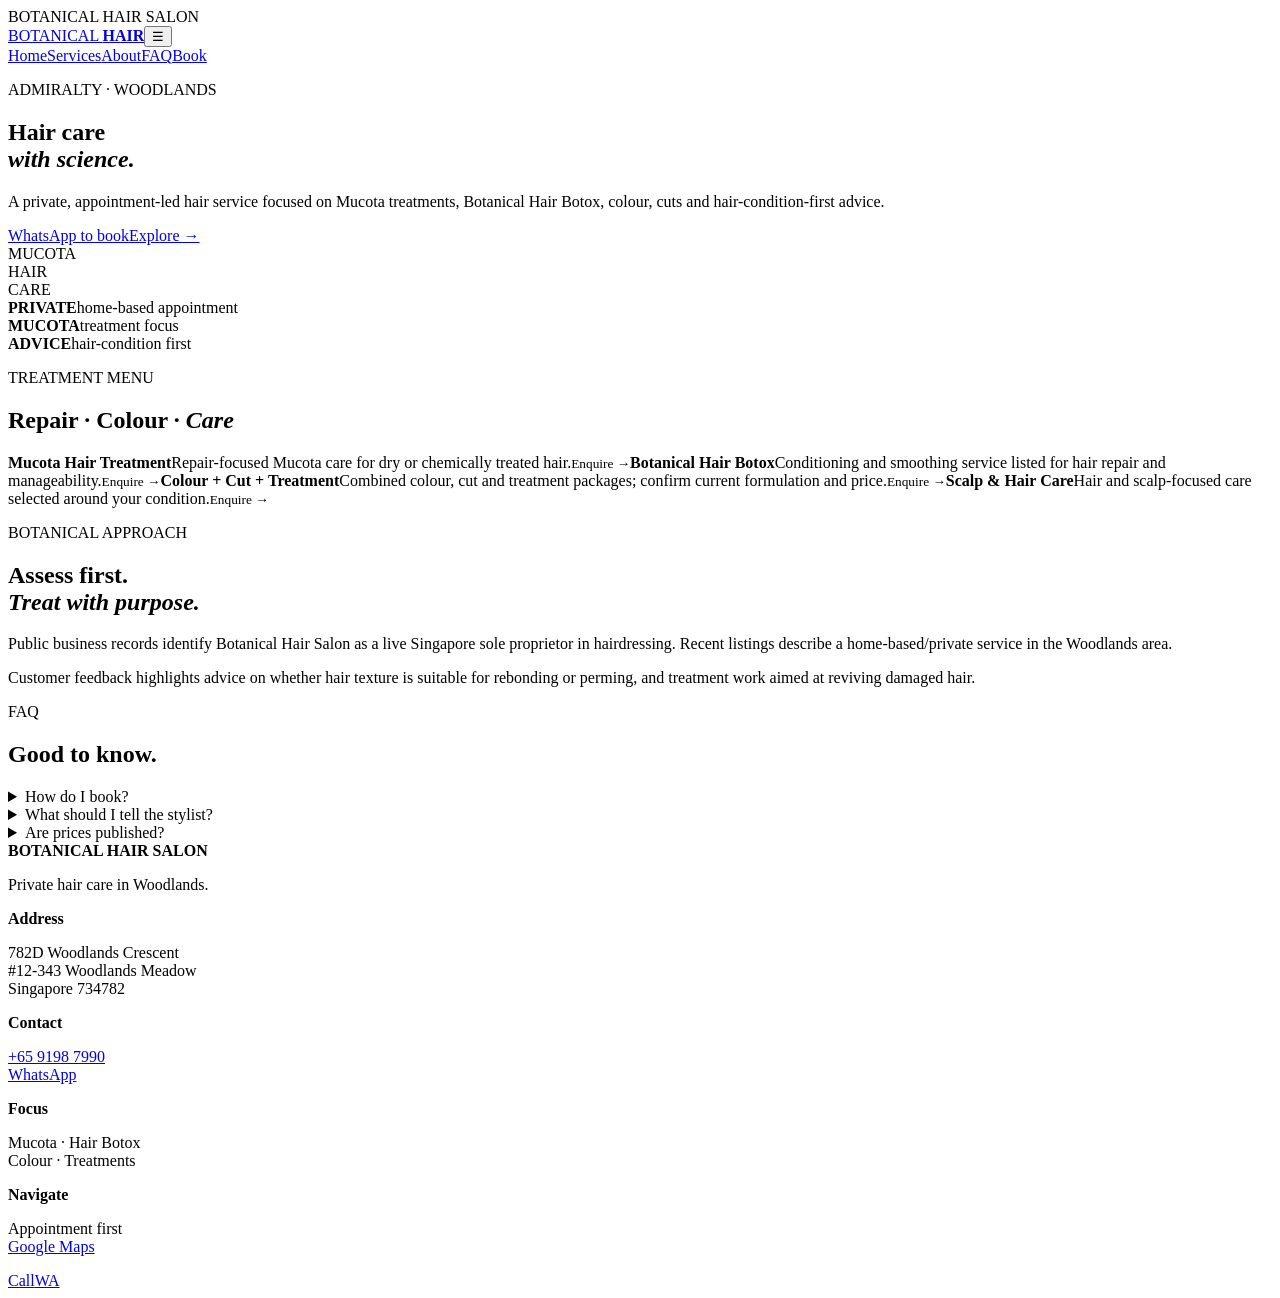
==== commit 932d09c7: "Rebuild Botanical Hair Salon website" ====
--- a/index.html
+++ b/index.html
@@ -1 +1 @@
-<!doctype html><html><head><meta charset="utf-8"><meta name="viewport" content="width=device-width,initial-scale=1"><title>Botanical Hair Salon — Singapore</title><link rel="stylesheet" href="style.css"><link rel="stylesheet" href="site.css"></head><body><div id="loader">BOTANICAL</div><header><a class="logo" href="index.html">BOTANICAL<span>HAIR SALON</span></a><nav><a href="index.html">Home</a><a href="services.html">Services</a><a href="experience.html">Experience</a><a href="contact.html">Visit</a></nav><a class="cta" href="https://wa.me/6591987990">WhatsApp</a></header><main><section class="hero"><p>ADMIRALTY · WOODLANDS</p><h1>Hair care<br><i>with science.</i></h1><h4>Mucota treatments, Botanical Hair Botox, colour, cuts and scalp-focused care.</h4><a class="cta" href="https://wa.me/6591987990?text=Hi%20Botanical%20Hair%20Salon%2C%20I%20would%20like%20to%20enquire%20about%20a%20treatment.">WhatsApp</a></section></main><a class="float" href="https://wa.me/6591987990">WA</a><script src="script.js"></script><script src="site.js"></script><script src="pitch-v5-loader.js"></script></body></html>+<!doctype html><html lang="en"><head><meta charset="utf-8"><meta name="viewport" content="width=device-width,initial-scale=1"><meta name="description" content="Botanical Hair Salon — home-based hair treatments and colour in Woodlands, Singapore."><title>Botanical Hair Salon | Woodlands</title><link rel="stylesheet" href="https://raw.githubusercontent.com/my-business-page/Salon-1/main/premium.css"></head><body><div class="loader"><span>BOTANICAL HAIR SALON</span></div><header class="site-header"><a class="brand" href="#home">BOTANICAL <b>HAIR</b></a><button class="menu">☰</button><nav><a href="#home">Home</a><a href="#services">Services</a><a href="#about">About</a><a href="#faq">FAQ</a><a class="nav-cta" href="https://wa.me/6591987990">Book</a></nav></header><main id="home"><section class="hero"><div><p class="eyebrow">ADMIRALTY · WOODLANDS</p><h1>Hair care<br><em>with science.</em></h1><p class="lead">A private, appointment-led hair service focused on Mucota treatments, Botanical Hair Botox, colour, cuts and hair-condition-first advice.</p><div class="actions"><a class="btn" href="https://wa.me/6591987990?text=Hi%20Botanical%20Hair%20Salon%2C%20I%20would%20like%20to%20book.">WhatsApp to book</a><a class="text-link" href="#services">Explore →</a></div></div><div class="orb"><span>MUCOTA<br>HAIR<br>CARE</span></div></section><section class="trust"><div><b>PRIVATE</b><span>home-based appointment</span></div><div><b>MUCOTA</b><span>treatment focus</span></div><div><b>ADVICE</b><span>hair-condition first</span></div></section><section class="section" id="services"><p class="eyebrow">TREATMENT MENU</p><h2>Repair · Colour · <em>Care</em></h2><div class="cards"><a><b>Mucota Hair Treatment</b><span>Repair-focused Mucota care for dry or chemically treated hair.</span><small>Enquire →</small></a><a><b>Botanical Hair Botox</b><span>Conditioning and smoothing service listed for hair repair and manageability.</span><small>Enquire →</small></a><a><b>Colour + Cut + Treatment</b><span>Combined colour, cut and treatment packages; confirm current formulation and price.</span><small>Enquire →</small></a><a><b>Scalp & Hair Care</b><span>Hair and scalp-focused care selected around your condition.</span><small>Enquire →</small></a></div></section><section class="split" id="about"><div><p class="eyebrow">BOTANICAL APPROACH</p><h2>Assess first.<br><em>Treat with purpose.</em></h2></div><div><p>Public business records identify Botanical Hair Salon as a live Singapore sole proprietor in hairdressing. Recent listings describe a home-based/private service in the Woodlands area.</p><p>Customer feedback highlights advice on whether hair texture is suitable for rebonding or perming, and treatment work aimed at reviving damaged hair.</p></div></section><section class="section faq" id="faq"><p class="eyebrow">FAQ</p><h2>Good to know.</h2><details><summary>How do I book?</summary><p>Contact +65 9198 7990 and confirm the appointment and exact access instructions.</p></details><details><summary>What should I tell the stylist?</summary><p>Share your previous colour, bleach, perm/rebonding history and current hair condition.</p></details><details><summary>Are prices published?</summary><p>Exact current prices are not reliably confirmed in the sources reviewed. Ask for a quote before booking.</p></details></section></main><footer><div><strong>BOTANICAL HAIR SALON</strong><p>Private hair care in Woodlands.</p></div><div><b>Address</b><p>782D Woodlands Crescent<br>#12-343 Woodlands Meadow<br>Singapore 734782</p></div><div><b>Contact</b><p><a href="tel:+6591987990">+65 9198 7990</a><br><a href="https://wa.me/6591987990">WhatsApp</a></p></div><div><b>Focus</b><p>Mucota · Hair Botox<br>Colour · Treatments</p></div><div><b>Navigate</b><p>Appointment first<br><a href="https://www.google.com/maps/search/?api=1&query=782D+Woodlands+Crescent+Singapore">Google Maps</a></p></div></footer><div class="float"><a href="tel:+6591987990">Call</a><a href="https://wa.me/6591987990">WA</a></div><script src="https://raw.githubusercontent.com/my-business-page/Salon-1/main/premium.js"></script></body></html>
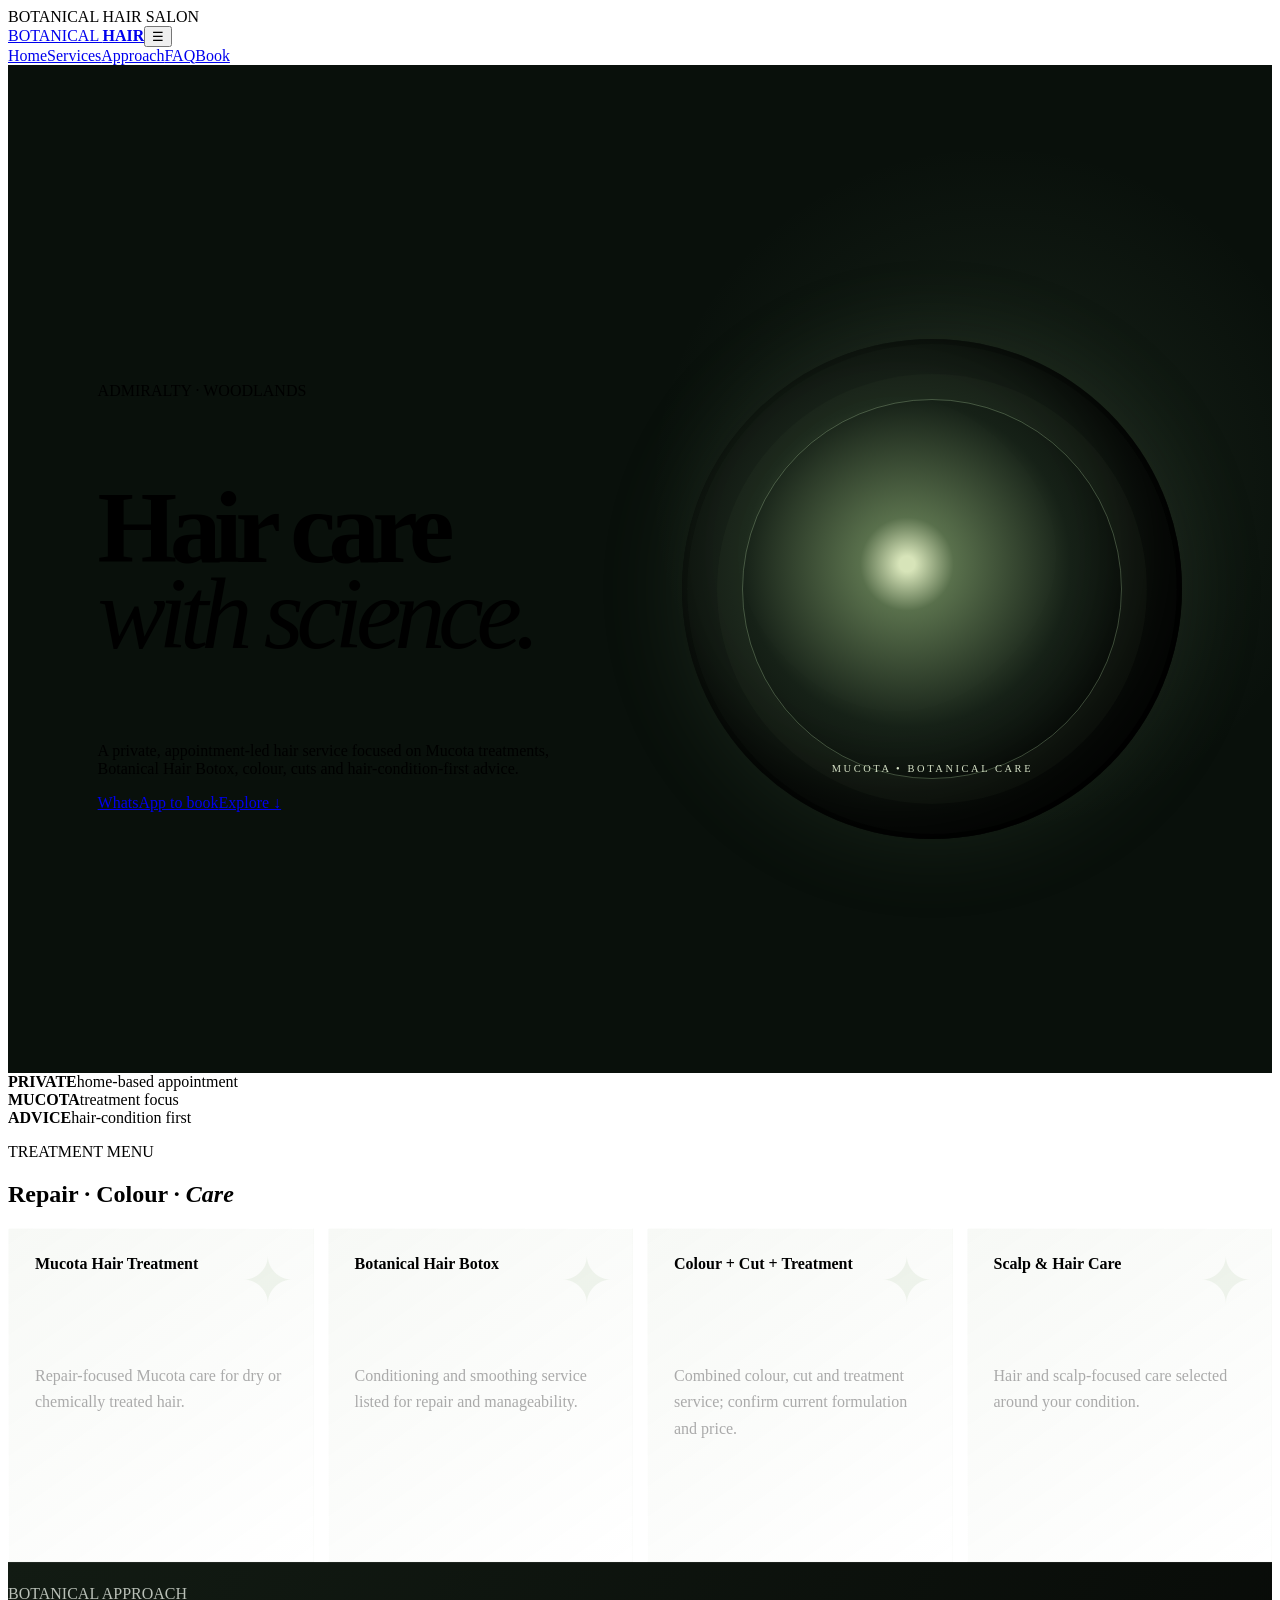
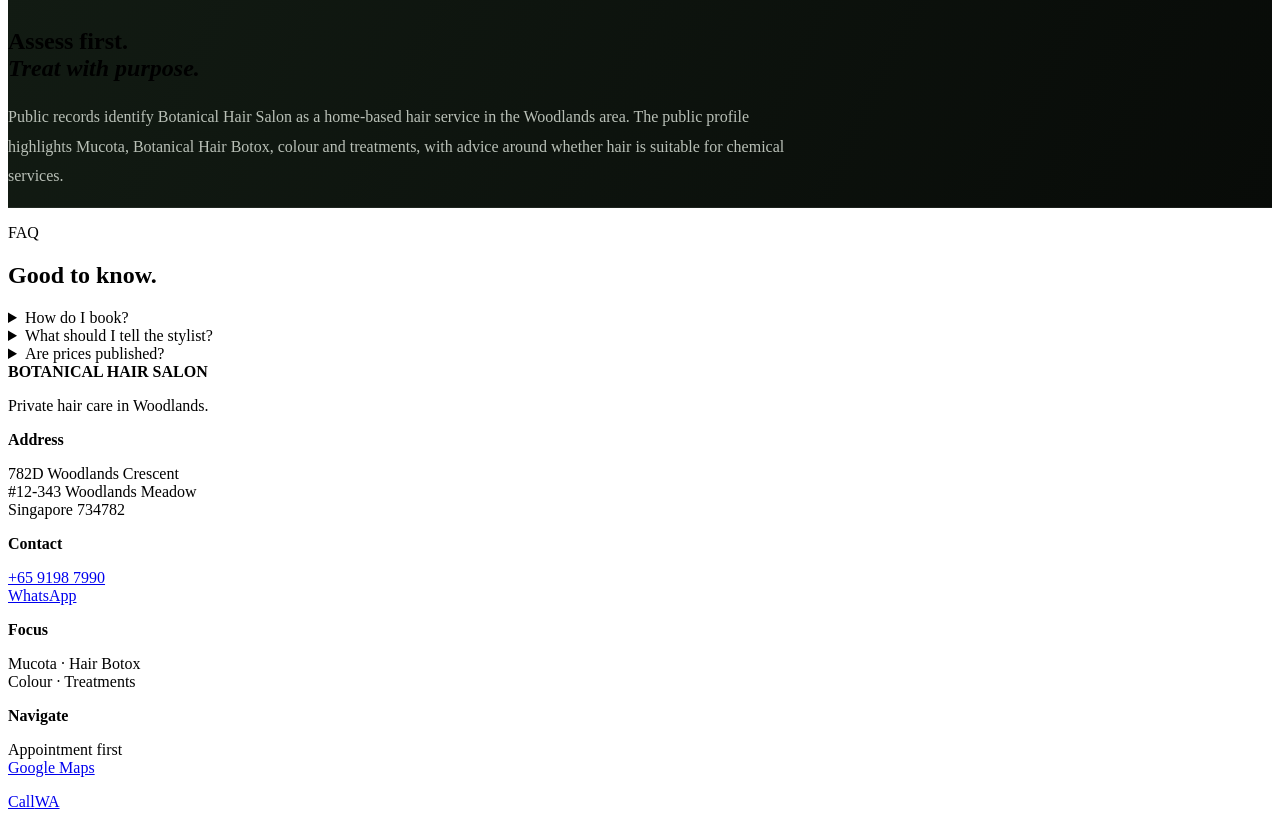
==== commit 413702ae: "Rebuild Botanical Hair Salon homepage with treatment-focused visuals" ====
--- a/index.html
+++ b/index.html
@@ -1 +1 @@
-<!doctype html><html lang="en"><head><meta charset="utf-8"><meta name="viewport" content="width=device-width,initial-scale=1"><meta name="description" content="Botanical Hair Salon — home-based hair treatments and colour in Woodlands, Singapore."><title>Botanical Hair Salon | Woodlands</title><link rel="stylesheet" href="https://raw.githubusercontent.com/my-business-page/Salon-1/main/premium.css"></head><body><div class="loader"><span>BOTANICAL HAIR SALON</span></div><header class="site-header"><a class="brand" href="#home">BOTANICAL <b>HAIR</b></a><button class="menu">☰</button><nav><a href="#home">Home</a><a href="#services">Services</a><a href="#about">About</a><a href="#faq">FAQ</a><a class="nav-cta" href="https://wa.me/6591987990">Book</a></nav></header><main id="home"><section class="hero"><div><p class="eyebrow">ADMIRALTY · WOODLANDS</p><h1>Hair care<br><em>with science.</em></h1><p class="lead">A private, appointment-led hair service focused on Mucota treatments, Botanical Hair Botox, colour, cuts and hair-condition-first advice.</p><div class="actions"><a class="btn" href="https://wa.me/6591987990?text=Hi%20Botanical%20Hair%20Salon%2C%20I%20would%20like%20to%20book.">WhatsApp to book</a><a class="text-link" href="#services">Explore →</a></div></div><div class="orb"><span>MUCOTA<br>HAIR<br>CARE</span></div></section><section class="trust"><div><b>PRIVATE</b><span>home-based appointment</span></div><div><b>MUCOTA</b><span>treatment focus</span></div><div><b>ADVICE</b><span>hair-condition first</span></div></section><section class="section" id="services"><p class="eyebrow">TREATMENT MENU</p><h2>Repair · Colour · <em>Care</em></h2><div class="cards"><a><b>Mucota Hair Treatment</b><span>Repair-focused Mucota care for dry or chemically treated hair.</span><small>Enquire →</small></a><a><b>Botanical Hair Botox</b><span>Conditioning and smoothing service listed for hair repair and manageability.</span><small>Enquire →</small></a><a><b>Colour + Cut + Treatment</b><span>Combined colour, cut and treatment packages; confirm current formulation and price.</span><small>Enquire →</small></a><a><b>Scalp & Hair Care</b><span>Hair and scalp-focused care selected around your condition.</span><small>Enquire →</small></a></div></section><section class="split" id="about"><div><p class="eyebrow">BOTANICAL APPROACH</p><h2>Assess first.<br><em>Treat with purpose.</em></h2></div><div><p>Public business records identify Botanical Hair Salon as a live Singapore sole proprietor in hairdressing. Recent listings describe a home-based/private service in the Woodlands area.</p><p>Customer feedback highlights advice on whether hair texture is suitable for rebonding or perming, and treatment work aimed at reviving damaged hair.</p></div></section><section class="section faq" id="faq"><p class="eyebrow">FAQ</p><h2>Good to know.</h2><details><summary>How do I book?</summary><p>Contact +65 9198 7990 and confirm the appointment and exact access instructions.</p></details><details><summary>What should I tell the stylist?</summary><p>Share your previous colour, bleach, perm/rebonding history and current hair condition.</p></details><details><summary>Are prices published?</summary><p>Exact current prices are not reliably confirmed in the sources reviewed. Ask for a quote before booking.</p></details></section></main><footer><div><strong>BOTANICAL HAIR SALON</strong><p>Private hair care in Woodlands.</p></div><div><b>Address</b><p>782D Woodlands Crescent<br>#12-343 Woodlands Meadow<br>Singapore 734782</p></div><div><b>Contact</b><p><a href="tel:+6591987990">+65 9198 7990</a><br><a href="https://wa.me/6591987990">WhatsApp</a></p></div><div><b>Focus</b><p>Mucota · Hair Botox<br>Colour · Treatments</p></div><div><b>Navigate</b><p>Appointment first<br><a href="https://www.google.com/maps/search/?api=1&query=782D+Woodlands+Crescent+Singapore">Google Maps</a></p></div></footer><div class="float"><a href="tel:+6591987990">Call</a><a href="https://wa.me/6591987990">WA</a></div><script src="https://raw.githubusercontent.com/my-business-page/Salon-1/main/premium.js"></script></body></html>+<!doctype html><html lang="en"><head><meta charset="utf-8"><meta name="viewport" content="width=device-width,initial-scale=1"><meta name="description" content="Botanical Hair Salon — home-based hair treatments and colour in Woodlands, Singapore."><title>Botanical Hair Salon | Woodlands</title><link rel="stylesheet" href="https://raw.githubusercontent.com/my-business-page/Salon-1/main/premium.css"><style>.hero{min-height:92vh;display:grid;grid-template-columns:1fr 1fr;align-items:center;gap:7vw;padding:110px 7vw 70px;background:radial-gradient(circle at 78% 42%,#7fa77a22,transparent 30%),#09100b;overflow:hidden}.hero h1{font-size:clamp(3.5rem,8vw,8rem);line-height:.84;letter-spacing:-.07em}.hero h1 em{font-family:Georgia,serif;font-weight:400}.botanical{width:min(42vw,500px);aspect-ratio:1;margin:auto;border-radius:50%;position:relative;background:radial-gradient(circle at 45% 45%,#d7e4b9 0 2%,#59704c 12%,#172218 42%,#050805 72%);box-shadow:inset -35px -35px 75px #000,0 0 90px #83a67a20;animation:breathe 7s ease-in-out infinite}.botanical:before{content:"";position:absolute;inset:12%;border:1px solid #a9c99a55;border-radius:50%;box-shadow:0 0 0 25px #83a67a09,0 0 0 55px #83a67a06;animation:spin 18s linear infinite}.botanical:after{content:"MUCOTA • BOTANICAL CARE";position:absolute;bottom:13%;left:0;right:0;text-align:center;font-size:.65rem;letter-spacing:.25em;color:#d5e1c6}.leaf{display:grid;grid-template-columns:repeat(4,1fr);gap:14px}.leaf article{min-height:280px;padding:26px;border:1px solid #ffffff14;background:linear-gradient(145deg,#8eaa7d12,#fff0);position:relative;overflow:hidden;transition:.5s}.leaf article:before{content:"✦";position:absolute;right:18px;top:15px;font-size:4rem;color:#9fbd8e22}.leaf article:hover{transform:translateY(-9px);border-color:#9fbd8e66}.leaf p{color:#aaa;line-height:1.65;margin-top:90px}.feature{background:linear-gradient(115deg,#121b13,#080b08);border-block:1px solid #fff1}.feature p{max-width:780px;color:#b9c0b7;line-height:1.85}.reveal{opacity:0;transform:translateY(44px);transition:opacity .8s,transform .8s}.reveal.visible{opacity:1;transform:none}.reveal.exit{opacity:0;transform:translateY(-35px)}@keyframes breathe{50%{transform:scale(1.025) rotate(3deg)}}@keyframes spin{to{transform:rotate(360deg)}}@media(max-width:800px){.hero{grid-template-columns:1fr;padding:100px 22px 60px}.botanical{width:78vw}.leaf{grid-template-columns:1fr 1fr}}@media(max-width:520px){.leaf{grid-template-columns:1fr}.leaf article{min-height:210px}}</style></head><body><div class="loader"><span>BOTANICAL HAIR SALON</span></div><header class="site-header"><a class="brand" href="#home">BOTANICAL <b>HAIR</b></a><button class="menu">☰</button><nav><a href="#home">Home</a><a href="#services">Services</a><a href="#approach">Approach</a><a href="#faq">FAQ</a><a class="nav-cta" href="https://wa.me/6591987990">Book</a></nav></header><main id="home"><section class="hero"><div><p class="eyebrow">ADMIRALTY · WOODLANDS</p><h1>Hair care<br><em>with science.</em></h1><p class="lead">A private, appointment-led hair service focused on Mucota treatments, Botanical Hair Botox, colour, cuts and hair-condition-first advice.</p><div class="actions"><a class="btn" href="https://wa.me/6591987990?text=Hi%20Botanical%20Hair%20Salon%2C%20I%20would%20like%20to%20book.">WhatsApp to book</a><a class="text-link" href="#services">Explore ↓</a></div></div><div class="botanical"></div></section><section class="trust"><div><b>PRIVATE</b><span>home-based appointment</span></div><div><b>MUCOTA</b><span>treatment focus</span></div><div><b>ADVICE</b><span>hair-condition first</span></div></section><section class="section" id="services"><p class="eyebrow">TREATMENT MENU</p><h2>Repair · Colour · <em>Care</em></h2><div class="leaf"><article><b>Mucota Hair Treatment</b><p>Repair-focused Mucota care for dry or chemically treated hair.</p></article><article><b>Botanical Hair Botox</b><p>Conditioning and smoothing service listed for repair and manageability.</p></article><article><b>Colour + Cut + Treatment</b><p>Combined colour, cut and treatment service; confirm current formulation and price.</p></article><article><b>Scalp & Hair Care</b><p>Hair and scalp-focused care selected around your condition.</p></article></div></section><section class="section feature" id="approach"><p class="eyebrow">BOTANICAL APPROACH</p><h2>Assess first.<br><em>Treat with purpose.</em></h2><p>Public records identify Botanical Hair Salon as a home-based hair service in the Woodlands area. The public profile highlights Mucota, Botanical Hair Botox, colour and treatments, with advice around whether hair is suitable for chemical services.</p></section><section class="section faq" id="faq"><p class="eyebrow">FAQ</p><h2>Good to know.</h2><details><summary>How do I book?</summary><p>Contact +65 9198 7990 and confirm the appointment and exact access instructions.</p></details><details><summary>What should I tell the stylist?</summary><p>Share previous colour, bleach, perm/rebonding history and current hair condition.</p></details><details><summary>Are prices published?</summary><p>Ask for a current quote before booking; public pricing is not reliably confirmed.</p></details></section></main><footer><div><strong>BOTANICAL HAIR SALON</strong><p>Private hair care in Woodlands.</p></div><div><b>Address</b><p>782D Woodlands Crescent<br>#12-343 Woodlands Meadow<br>Singapore 734782</p></div><div><b>Contact</b><p><a href="tel:+6591987990">+65 9198 7990</a><br><a href="https://wa.me/6591987990">WhatsApp</a></p></div><div><b>Focus</b><p>Mucota · Hair Botox<br>Colour · Treatments</p></div><div><b>Navigate</b><p>Appointment first<br><a href="https://www.google.com/maps/search/?api=1&query=782D+Woodlands+Crescent+Singapore+734782">Google Maps</a></p></div></footer><div class="float"><a href="tel:+6591987990">Call</a><a href="https://wa.me/6591987990">WA</a></div><script src="https://raw.githubusercontent.com/my-business-page/Salon-1/main/premium.js"></script><script>document.querySelectorAll('main section,footer,.leaf article,.trust').forEach((e,i)=>{e.classList.add('reveal');e.style.transitionDelay=Math.min(i*35,260)+'ms'});const io=new IntersectionObserver(es=>es.forEach(e=>{e.target.classList.toggle('visible',e.isIntersecting);e.target.classList.toggle('exit',!e.isIntersecting&&e.boundingClientRect.top<innerHeight/2)}),{threshold:.12});document.querySelectorAll('.reveal').forEach(e=>io.observe(e));</script></body></html>
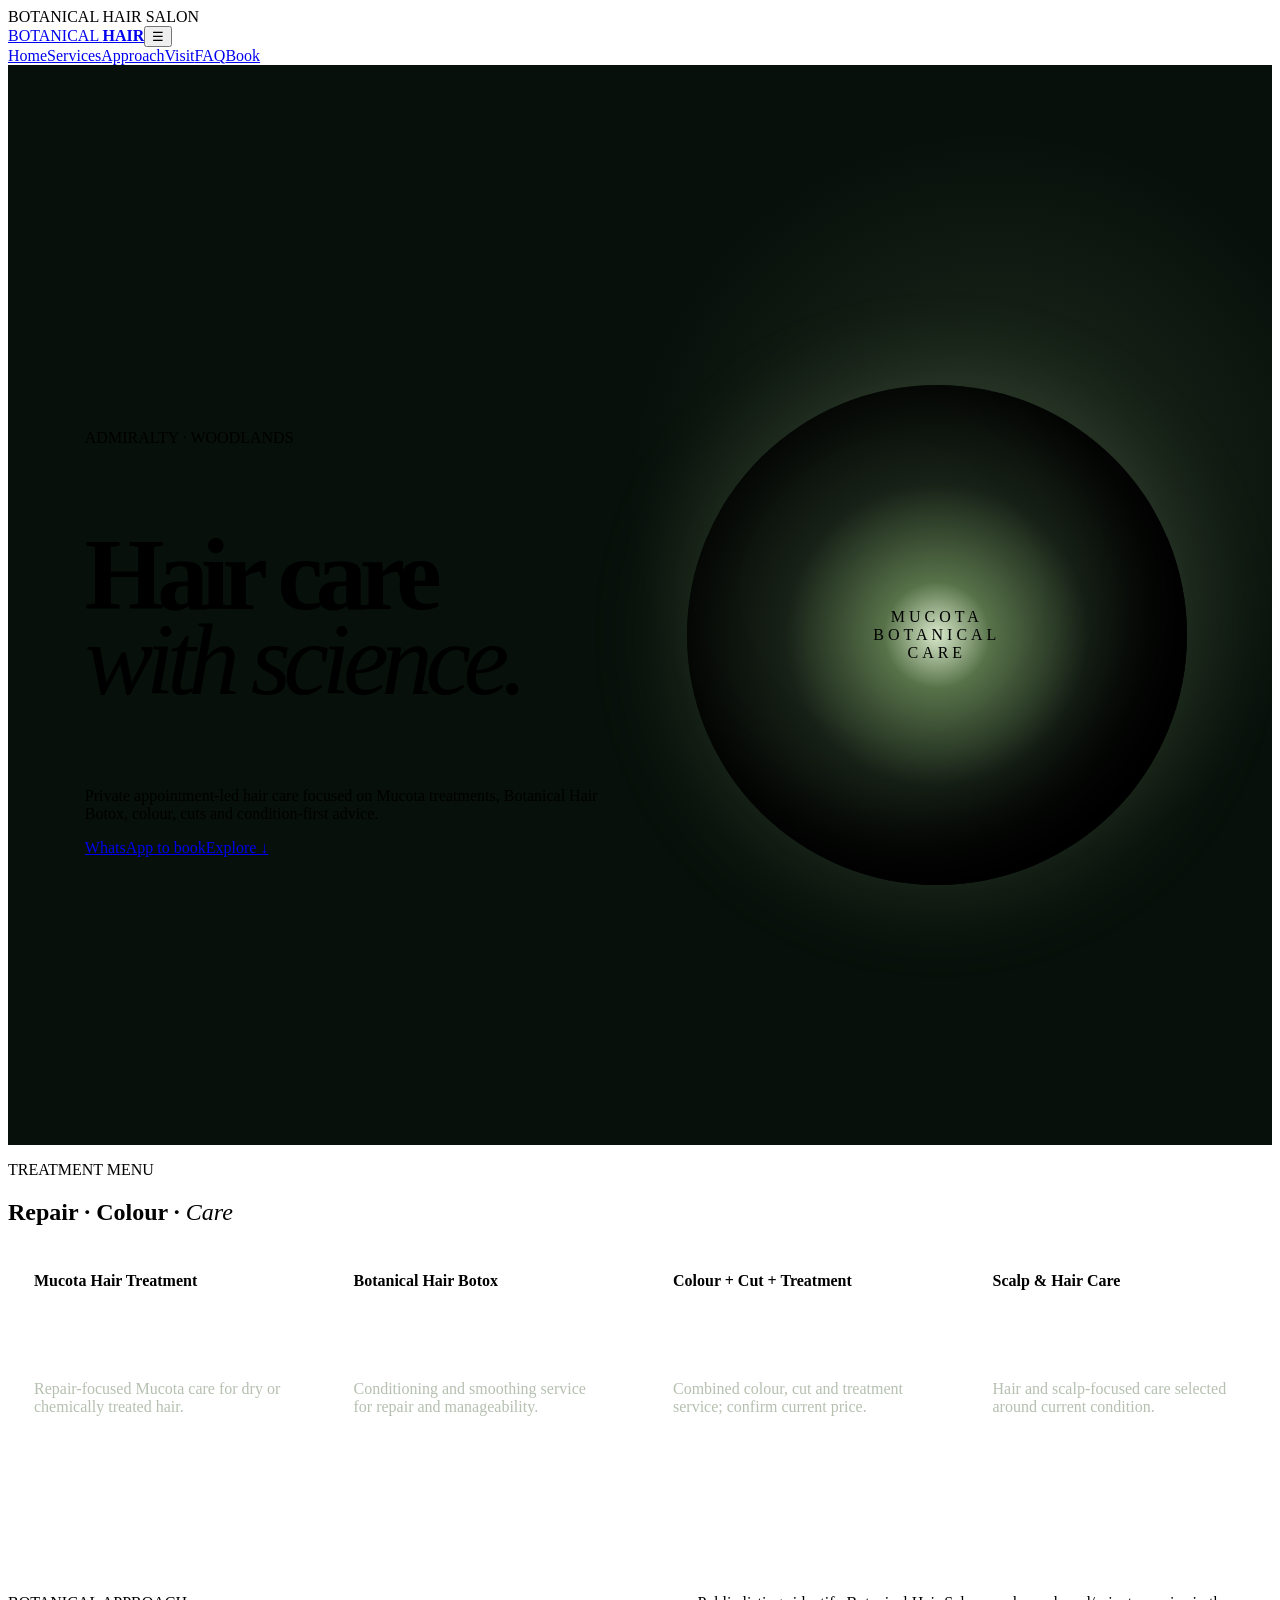
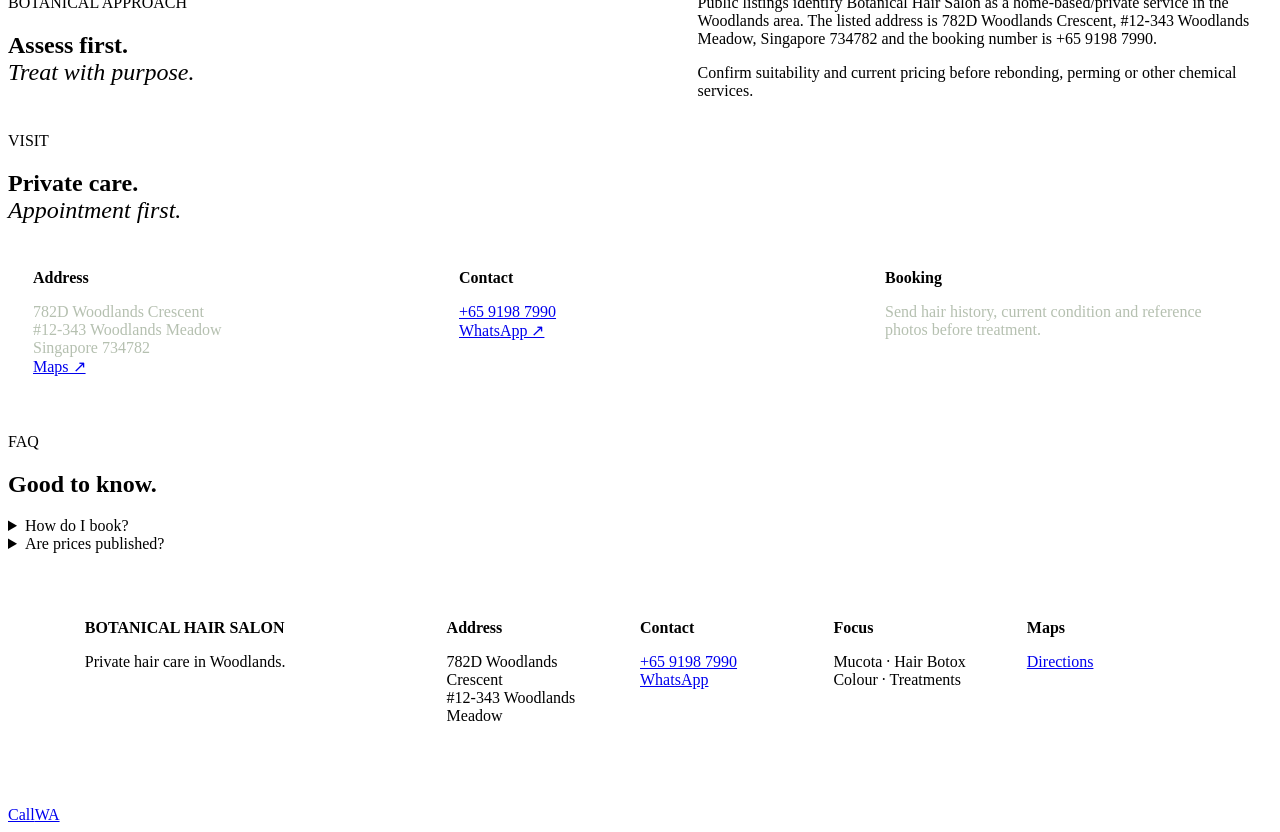
==== commit 6171a54a: "Standalone from-scratch rebuild for Botanical Hair Salon" ====
--- a/index.html
+++ b/index.html
@@ -1 +1 @@
-<!doctype html><html lang="en"><head><meta charset="utf-8"><meta name="viewport" content="width=device-width,initial-scale=1"><meta name="description" content="Botanical Hair Salon — home-based hair treatments and colour in Woodlands, Singapore."><title>Botanical Hair Salon | Woodlands</title><link rel="stylesheet" href="https://raw.githubusercontent.com/my-business-page/Salon-1/main/premium.css"><style>.hero{min-height:92vh;display:grid;grid-template-columns:1fr 1fr;align-items:center;gap:7vw;padding:110px 7vw 70px;background:radial-gradient(circle at 78% 42%,#7fa77a22,transparent 30%),#09100b;overflow:hidden}.hero h1{font-size:clamp(3.5rem,8vw,8rem);line-height:.84;letter-spacing:-.07em}.hero h1 em{font-family:Georgia,serif;font-weight:400}.botanical{width:min(42vw,500px);aspect-ratio:1;margin:auto;border-radius:50%;position:relative;background:radial-gradient(circle at 45% 45%,#d7e4b9 0 2%,#59704c 12%,#172218 42%,#050805 72%);box-shadow:inset -35px -35px 75px #000,0 0 90px #83a67a20;animation:breathe 7s ease-in-out infinite}.botanical:before{content:"";position:absolute;inset:12%;border:1px solid #a9c99a55;border-radius:50%;box-shadow:0 0 0 25px #83a67a09,0 0 0 55px #83a67a06;animation:spin 18s linear infinite}.botanical:after{content:"MUCOTA • BOTANICAL CARE";position:absolute;bottom:13%;left:0;right:0;text-align:center;font-size:.65rem;letter-spacing:.25em;color:#d5e1c6}.leaf{display:grid;grid-template-columns:repeat(4,1fr);gap:14px}.leaf article{min-height:280px;padding:26px;border:1px solid #ffffff14;background:linear-gradient(145deg,#8eaa7d12,#fff0);position:relative;overflow:hidden;transition:.5s}.leaf article:before{content:"✦";position:absolute;right:18px;top:15px;font-size:4rem;color:#9fbd8e22}.leaf article:hover{transform:translateY(-9px);border-color:#9fbd8e66}.leaf p{color:#aaa;line-height:1.65;margin-top:90px}.feature{background:linear-gradient(115deg,#121b13,#080b08);border-block:1px solid #fff1}.feature p{max-width:780px;color:#b9c0b7;line-height:1.85}.reveal{opacity:0;transform:translateY(44px);transition:opacity .8s,transform .8s}.reveal.visible{opacity:1;transform:none}.reveal.exit{opacity:0;transform:translateY(-35px)}@keyframes breathe{50%{transform:scale(1.025) rotate(3deg)}}@keyframes spin{to{transform:rotate(360deg)}}@media(max-width:800px){.hero{grid-template-columns:1fr;padding:100px 22px 60px}.botanical{width:78vw}.leaf{grid-template-columns:1fr 1fr}}@media(max-width:520px){.leaf{grid-template-columns:1fr}.leaf article{min-height:210px}}</style></head><body><div class="loader"><span>BOTANICAL HAIR SALON</span></div><header class="site-header"><a class="brand" href="#home">BOTANICAL <b>HAIR</b></a><button class="menu">☰</button><nav><a href="#home">Home</a><a href="#services">Services</a><a href="#approach">Approach</a><a href="#faq">FAQ</a><a class="nav-cta" href="https://wa.me/6591987990">Book</a></nav></header><main id="home"><section class="hero"><div><p class="eyebrow">ADMIRALTY · WOODLANDS</p><h1>Hair care<br><em>with science.</em></h1><p class="lead">A private, appointment-led hair service focused on Mucota treatments, Botanical Hair Botox, colour, cuts and hair-condition-first advice.</p><div class="actions"><a class="btn" href="https://wa.me/6591987990?text=Hi%20Botanical%20Hair%20Salon%2C%20I%20would%20like%20to%20book.">WhatsApp to book</a><a class="text-link" href="#services">Explore ↓</a></div></div><div class="botanical"></div></section><section class="trust"><div><b>PRIVATE</b><span>home-based appointment</span></div><div><b>MUCOTA</b><span>treatment focus</span></div><div><b>ADVICE</b><span>hair-condition first</span></div></section><section class="section" id="services"><p class="eyebrow">TREATMENT MENU</p><h2>Repair · Colour · <em>Care</em></h2><div class="leaf"><article><b>Mucota Hair Treatment</b><p>Repair-focused Mucota care for dry or chemically treated hair.</p></article><article><b>Botanical Hair Botox</b><p>Conditioning and smoothing service listed for repair and manageability.</p></article><article><b>Colour + Cut + Treatment</b><p>Combined colour, cut and treatment service; confirm current formulation and price.</p></article><article><b>Scalp & Hair Care</b><p>Hair and scalp-focused care selected around your condition.</p></article></div></section><section class="section feature" id="approach"><p class="eyebrow">BOTANICAL APPROACH</p><h2>Assess first.<br><em>Treat with purpose.</em></h2><p>Public records identify Botanical Hair Salon as a home-based hair service in the Woodlands area. The public profile highlights Mucota, Botanical Hair Botox, colour and treatments, with advice around whether hair is suitable for chemical services.</p></section><section class="section faq" id="faq"><p class="eyebrow">FAQ</p><h2>Good to know.</h2><details><summary>How do I book?</summary><p>Contact +65 9198 7990 and confirm the appointment and exact access instructions.</p></details><details><summary>What should I tell the stylist?</summary><p>Share previous colour, bleach, perm/rebonding history and current hair condition.</p></details><details><summary>Are prices published?</summary><p>Ask for a current quote before booking; public pricing is not reliably confirmed.</p></details></section></main><footer><div><strong>BOTANICAL HAIR SALON</strong><p>Private hair care in Woodlands.</p></div><div><b>Address</b><p>782D Woodlands Crescent<br>#12-343 Woodlands Meadow<br>Singapore 734782</p></div><div><b>Contact</b><p><a href="tel:+6591987990">+65 9198 7990</a><br><a href="https://wa.me/6591987990">WhatsApp</a></p></div><div><b>Focus</b><p>Mucota · Hair Botox<br>Colour · Treatments</p></div><div><b>Navigate</b><p>Appointment first<br><a href="https://www.google.com/maps/search/?api=1&query=782D+Woodlands+Crescent+Singapore+734782">Google Maps</a></p></div></footer><div class="float"><a href="tel:+6591987990">Call</a><a href="https://wa.me/6591987990">WA</a></div><script src="https://raw.githubusercontent.com/my-business-page/Salon-1/main/premium.js"></script><script>document.querySelectorAll('main section,footer,.leaf article,.trust').forEach((e,i)=>{e.classList.add('reveal');e.style.transitionDelay=Math.min(i*35,260)+'ms'});const io=new IntersectionObserver(es=>es.forEach(e=>{e.target.classList.toggle('visible',e.isIntersecting);e.target.classList.toggle('exit',!e.isIntersecting&&e.boundingClientRect.top<innerHeight/2)}),{threshold:.12});document.querySelectorAll('.reveal').forEach(e=>io.observe(e));</script></body></html>+<!doctype html><html><head><meta charset="utf-8"><meta name="viewport" content="width=device-width,initial-scale=1"><title>Botanical Hair Salon | Woodlands</title><link rel="stylesheet" href="https://raw.githubusercontent.com/my-business-page/Salon-1/main/premium.css"><style>:root{--a:#9fbd8e}.hero{min-height:100svh;display:grid;grid-template-columns:1fr 1fr;align-items:center;gap:6vw;padding:120px 6vw 60px;background:radial-gradient(circle at 78% 40%,#9fbd8e2b,transparent 31%),#07100a}.hero h1{font-size:clamp(3.2rem,8vw,8rem);line-height:.83;letter-spacing:-.07em}.hero em,h2 em{font-family:Georgia,serif;font-weight:400}.art{width:min(42vw,500px);aspect-ratio:1;margin:auto;border-radius:50%;background:radial-gradient(circle,#d8e8ca,#577249 15%,#172117 43%,#040604 73%);box-shadow:inset -45px -45px 80px #000,0 0 100px #9fbd8e33;position:relative;display:grid;place-items:center;animation:f 7s infinite ease-in-out}.art:after{content:'MUCOTA\A BOTANICAL\A CARE';white-space:pre;text-align:center;letter-spacing:.25em}.grid{display:grid;grid-template-columns:repeat(4,1fr);gap:14px}.card{min-height:280px;padding:25px;border:1px solid #fff2;background:#fff1;position:relative;overflow:hidden;transition:.5s}.card:hover{transform:translateY(-9px);border-color:#9fbd8e77}.card p{margin-top:90px;color:#b5c0b0}.two{display:grid;grid-template-columns:1fr 1fr;gap:9vw}.visit{display:grid;grid-template-columns:repeat(3,1fr);gap:14px}.visit article{padding:24px;border:1px solid #fff2}.visit p{color:#b5c0b0}footer{padding:65px 6vw;display:grid;grid-template-columns:2fr repeat(4,1fr);gap:25px;border-top:1px solid #fff2}.reveal{opacity:0;transform:translateY(40px);transition:.8s}.reveal.visible{opacity:1;transform:none}.reveal.exit{opacity:0;transform:translateY(-30px)}@keyframes f{50%{transform:translateY(-13px) rotate(3deg)}}@media(max-width:850px){.hero{grid-template-columns:1fr;padding:105px 22px 55px}.art{width:78vw}.grid{grid-template-columns:1fr 1fr}.two,.visit{grid-template-columns:1fr}footer{grid-template-columns:1fr 1fr;padding:55px 22px}}@media(max-width:520px){.grid{grid-template-columns:1fr}.card{min-height:220px}.card p{margin-top:55px}footer{grid-template-columns:1fr}}</style></head><body><div class="loader"><span>BOTANICAL HAIR SALON</span></div><header class="site-header"><a class="brand" href="#home">BOTANICAL <b>HAIR</b></a><button class="menu">☰</button><nav><a href="#home">Home</a><a href="#services">Services</a><a href="#approach">Approach</a><a href="#visit">Visit</a><a href="#faq">FAQ</a><a class="nav-cta" href="https://wa.me/6591987990">Book</a></nav></header><main id="home"><section class="hero"><div><p class="eyebrow">ADMIRALTY · WOODLANDS</p><h1>Hair care<br><em>with science.</em></h1><p class="lead">Private appointment-led hair care focused on Mucota treatments, Botanical Hair Botox, colour, cuts and condition-first advice.</p><div class="actions"><a class="btn" href="https://wa.me/6591987990?text=Hi%20Botanical%20Hair%20Salon%2C%20I%20would%20like%20to%20book.">WhatsApp to book</a><a href="#services">Explore ↓</a></div></div><div class="art"></div></section><section class="section" id="services"><p class="eyebrow">TREATMENT MENU</p><h2>Repair · Colour · <em>Care</em></h2><div class="grid"><article class="card"><b>Mucota Hair Treatment</b><p>Repair-focused Mucota care for dry or chemically treated hair.</p></article><article class="card"><b>Botanical Hair Botox</b><p>Conditioning and smoothing service for repair and manageability.</p></article><article class="card"><b>Colour + Cut + Treatment</b><p>Combined colour, cut and treatment service; confirm current price.</p></article><article class="card"><b>Scalp & Hair Care</b><p>Hair and scalp-focused care selected around current condition.</p></article></div></section><section class="section two" id="approach"><div><p class="eyebrow">BOTANICAL APPROACH</p><h2>Assess first.<br><em>Treat with purpose.</em></h2></div><div><p>Public listings identify Botanical Hair Salon as a home-based/private service in the Woodlands area. The listed address is 782D Woodlands Crescent, #12-343 Woodlands Meadow, Singapore 734782 and the booking number is +65 9198 7990.</p><p>Confirm suitability and current pricing before rebonding, perming or other chemical services.</p></div></section><section class="section" id="visit"><p class="eyebrow">VISIT</p><h2>Private care.<br><em>Appointment first.</em></h2><div class="visit"><article><b>Address</b><p>782D Woodlands Crescent<br>#12-343 Woodlands Meadow<br>Singapore 734782<br><a href="https://www.google.com/maps/search/?api=1&query=782D+Woodlands+Crescent+Singapore+734782">Maps ↗</a></p></article><article><b>Contact</b><p><a href="tel:+6591987990">+65 9198 7990</a><br><a href="https://wa.me/6591987990">WhatsApp ↗</a></p></article><article><b>Booking</b><p>Send hair history, current condition and reference photos before treatment.</p></article></div></section><section class="section" id="faq"><p class="eyebrow">FAQ</p><h2>Good to know.</h2><details><summary>How do I book?</summary><p>WhatsApp +65 9198 7990 and confirm appointment and access instructions.</p></details><details><summary>Are prices published?</summary><p>Exact current prices are not reliably confirmed; ask for a quote before booking.</p></details></section></main><footer><div><strong>BOTANICAL HAIR SALON</strong><p>Private hair care in Woodlands.</p></div><div><b>Address</b><p>782D Woodlands Crescent<br>#12-343 Woodlands Meadow</p></div><div><b>Contact</b><p><a href="tel:+6591987990">+65 9198 7990</a><br><a href="https://wa.me/6591987990">WhatsApp</a></p></div><div><b>Focus</b><p>Mucota · Hair Botox<br>Colour · Treatments</p></div><div><b>Maps</b><p><a href="#visit">Directions</a></p></div></footer><div class="float"><a href="tel:+6591987990">Call</a><a href="https://wa.me/6591987990">WA</a></div><script>const m=document.querySelector('.menu'),n=document.querySelector('nav');m.onclick=()=>n.classList.toggle('open');const e=document.querySelectorAll('.hero,.section,.card,.visit article,footer');e.forEach((x,i)=>{x.classList.add('reveal');x.style.transitionDelay=i%6*55+'ms'});const io=new IntersectionObserver(a=>a.forEach(x=>{x.target.classList.toggle('visible',x.isIntersecting);x.target.classList.toggle('exit',!x.isIntersecting&&x.boundingClientRect.top<0)}),{threshold:.1,rootMargin:'-7% 0px -7% 0px'});e.forEach(x=>io.observe(x));</script></body></html>
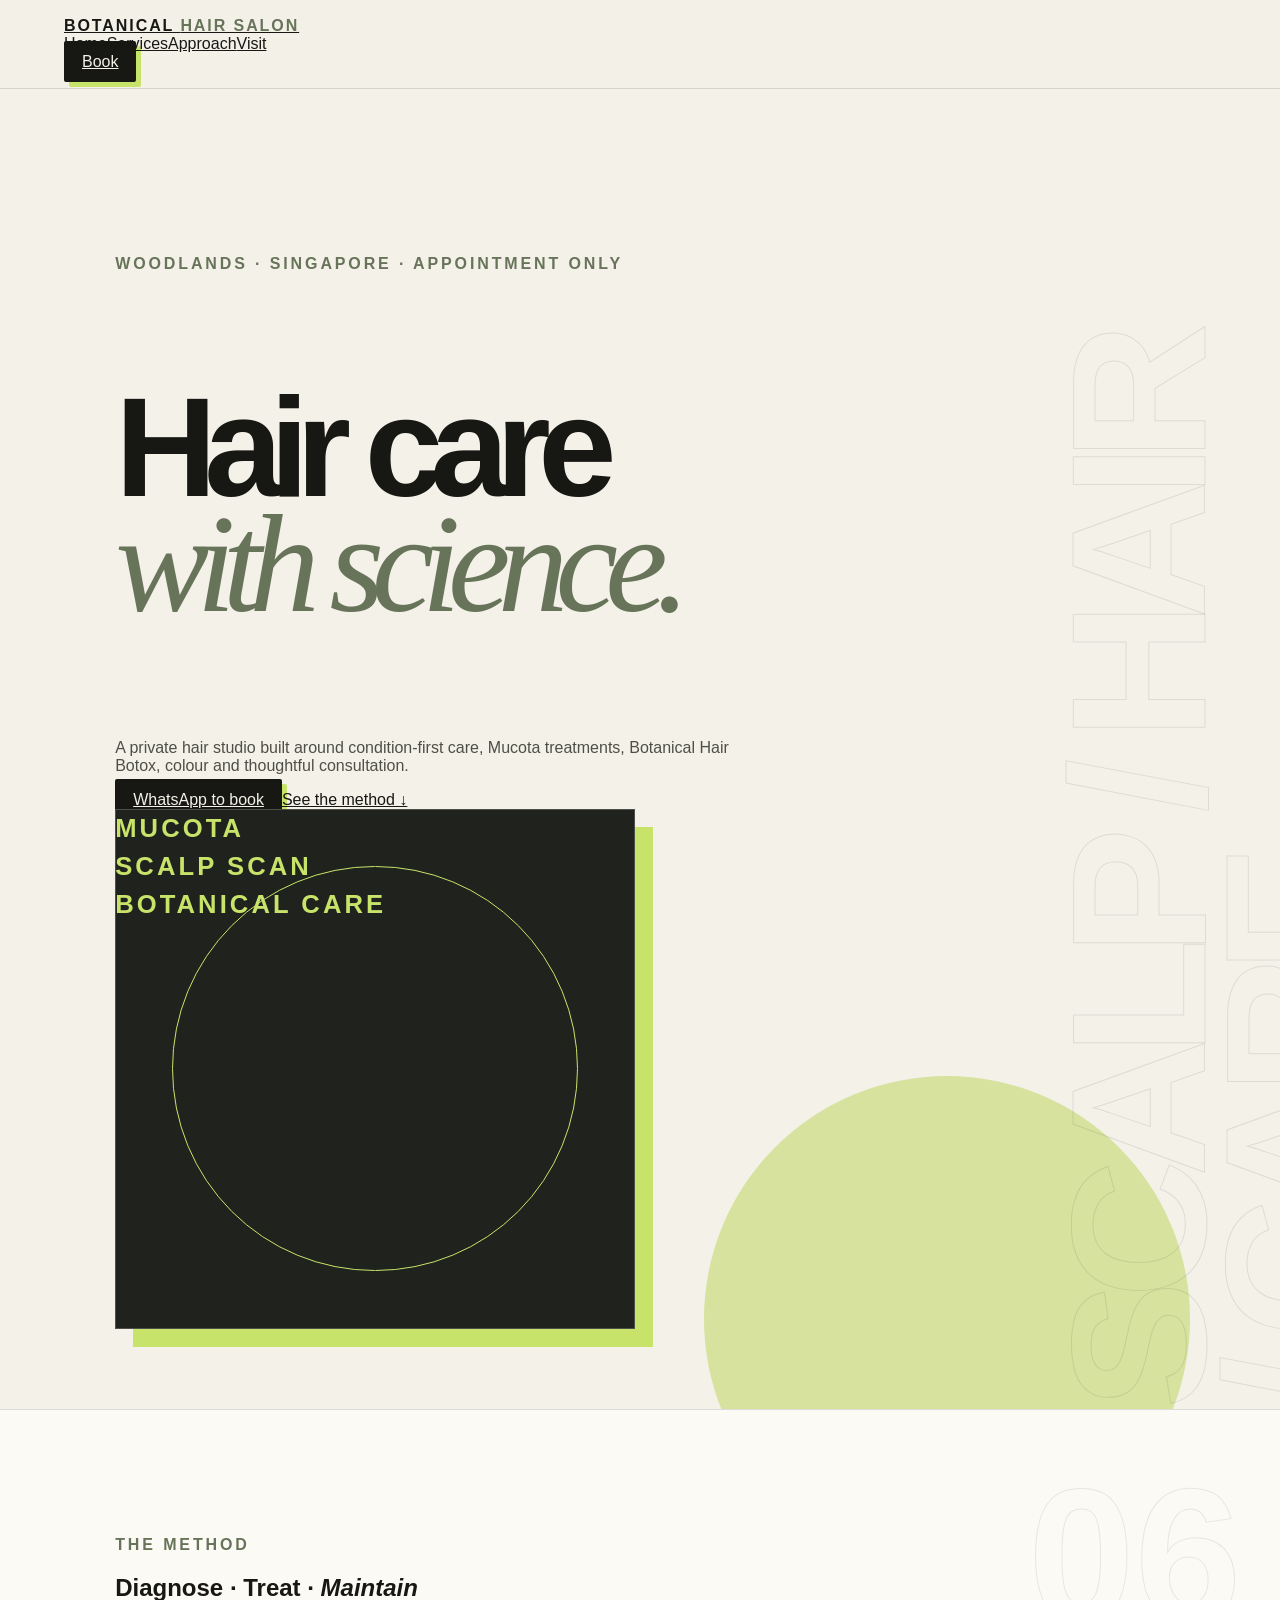
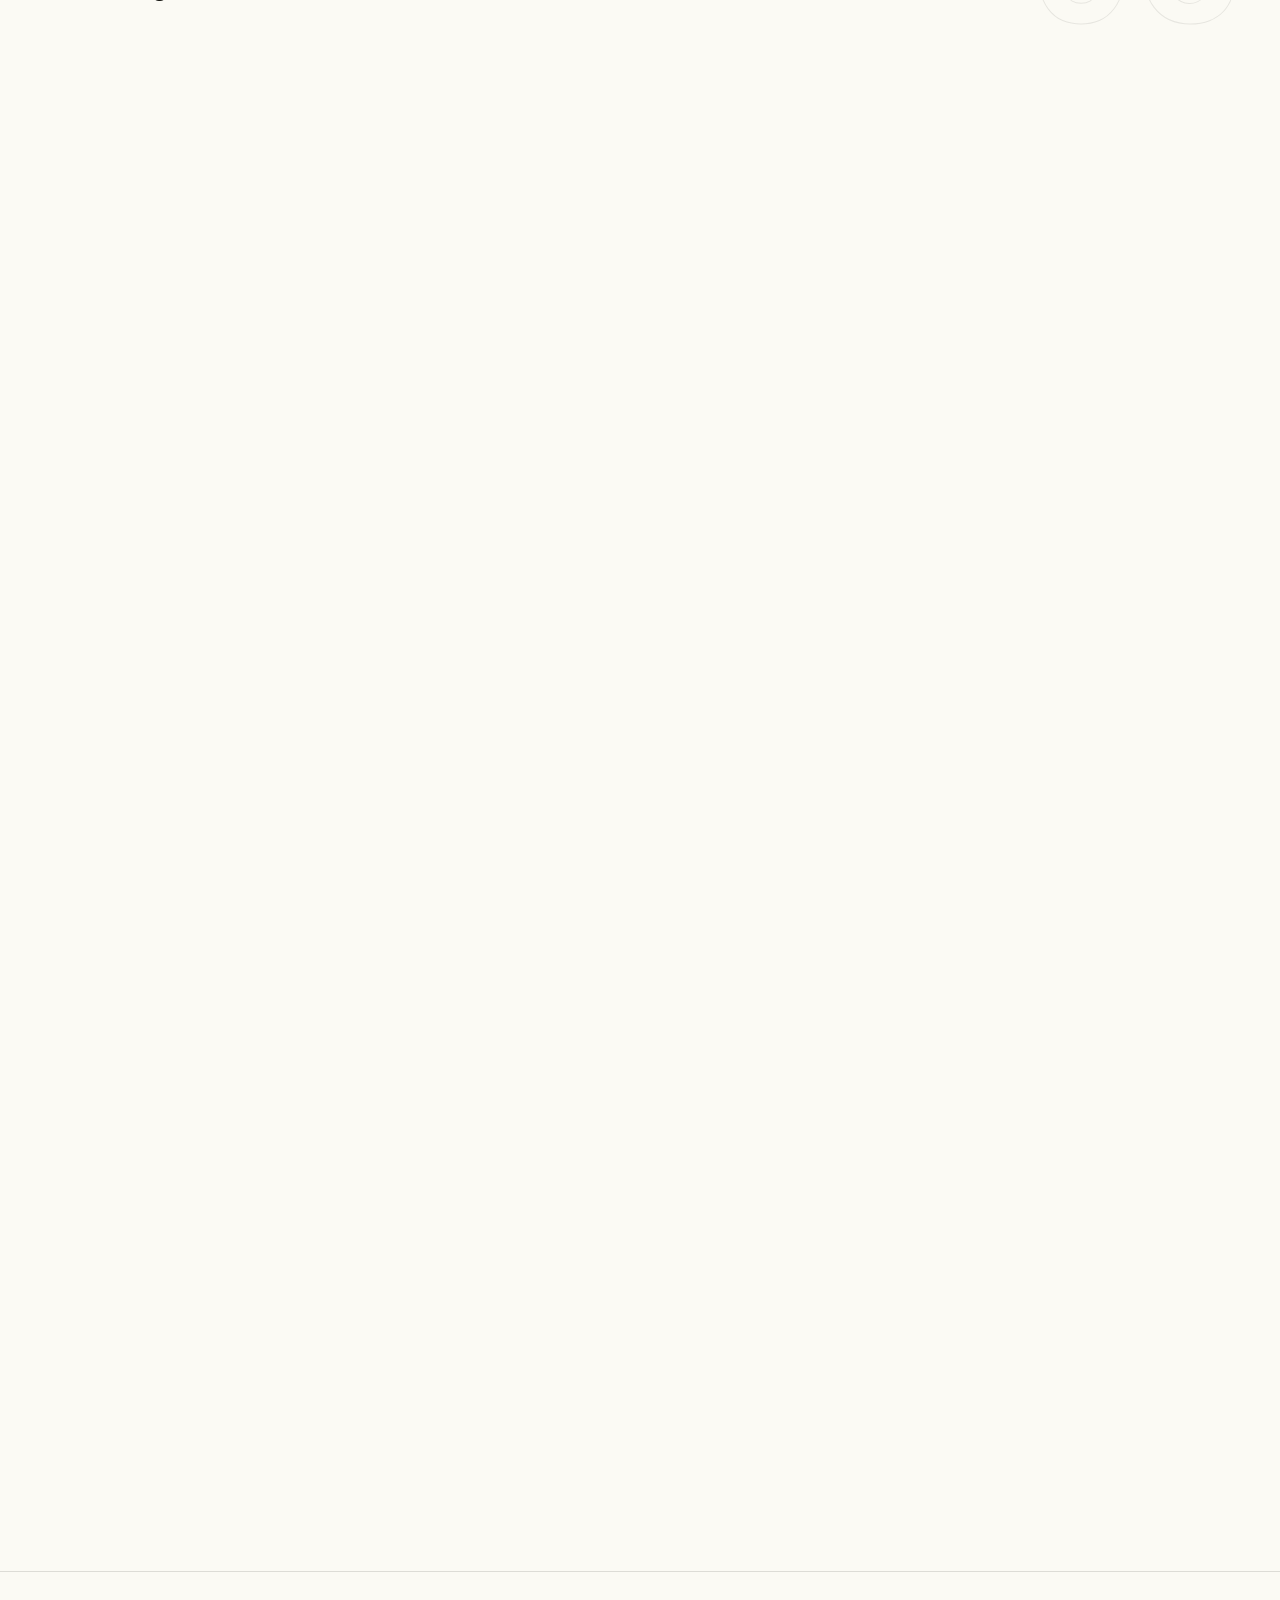
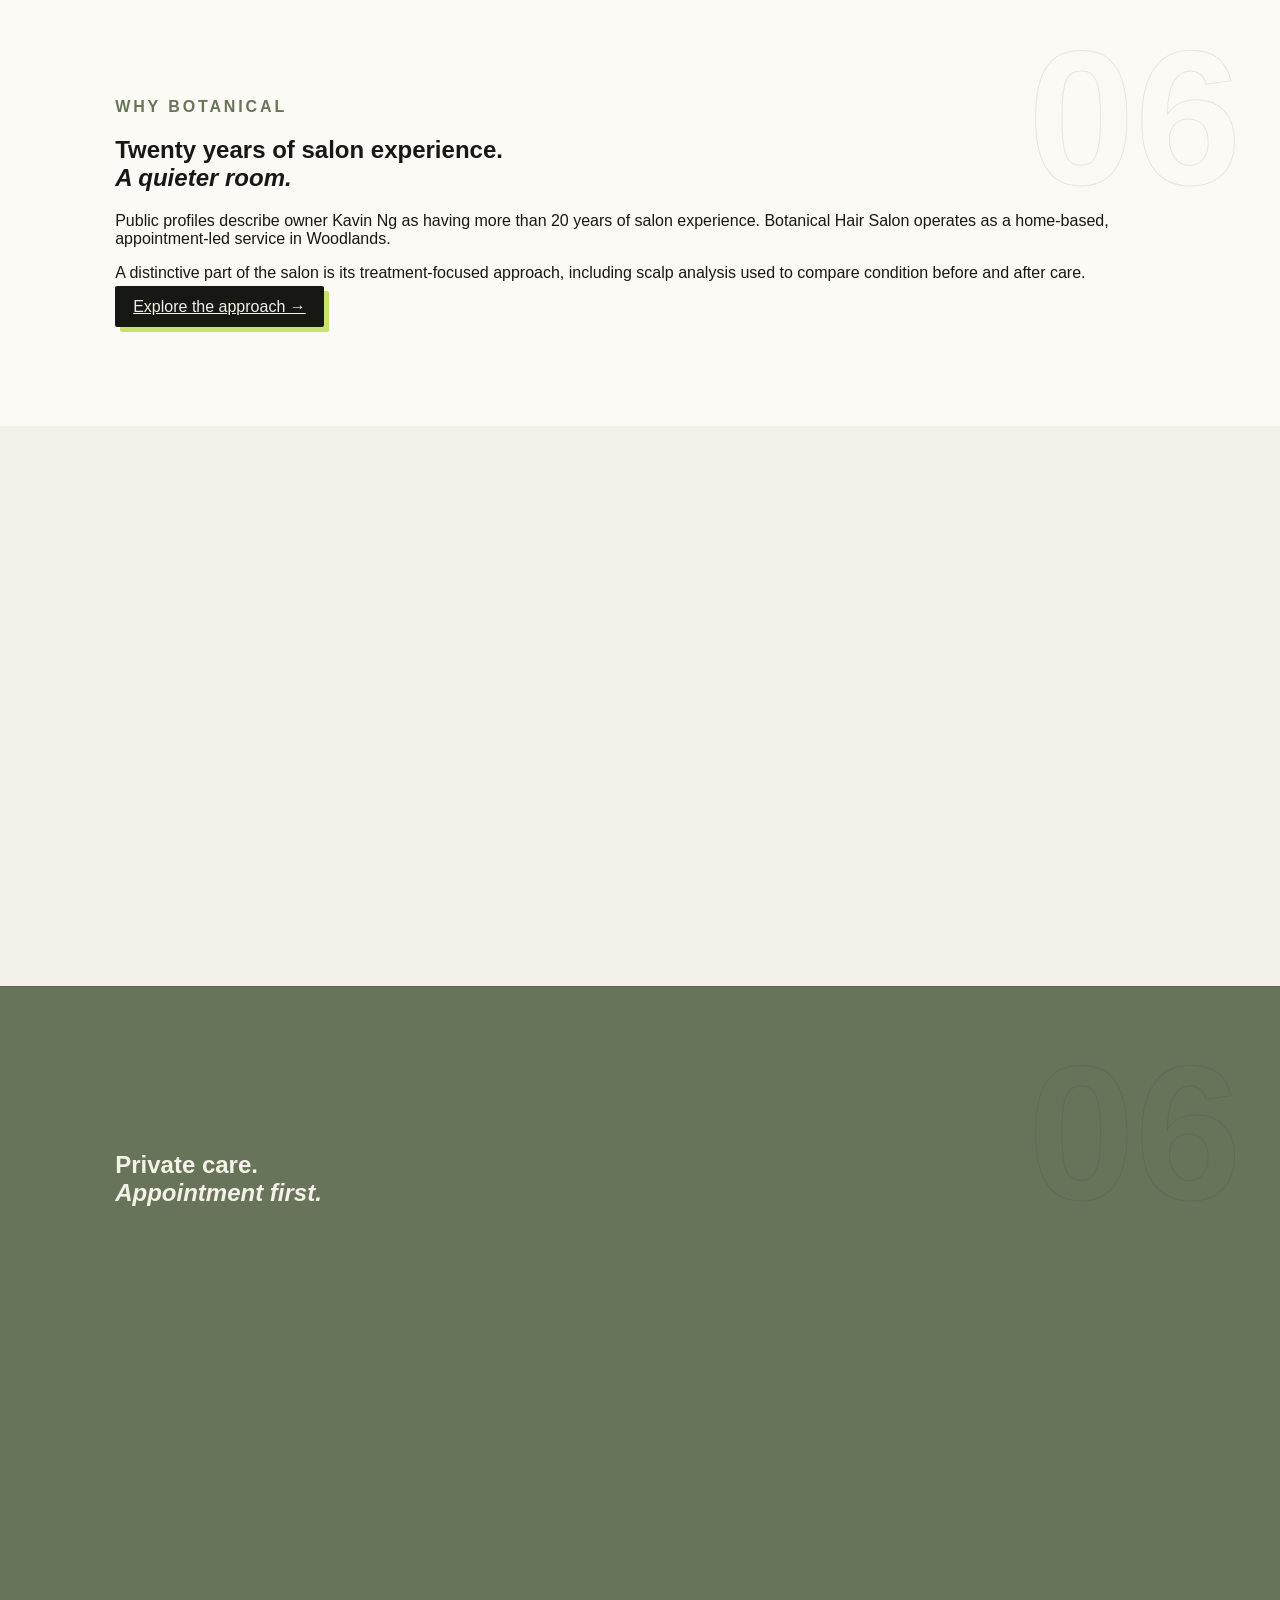
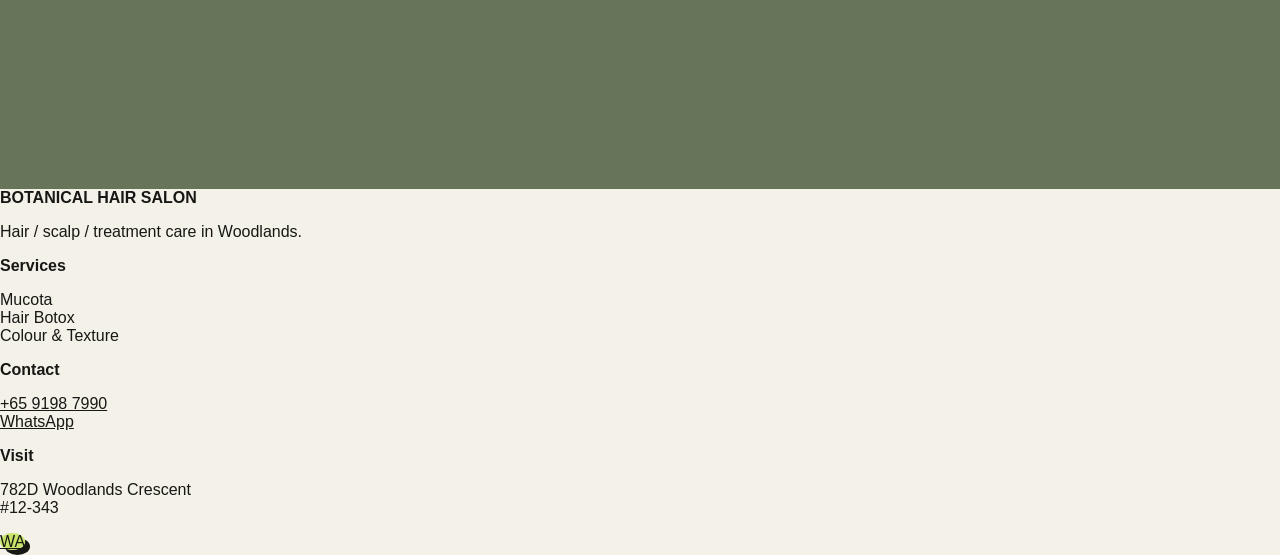
==== commit 9bfd0484: "Rebuild Salon 6 homepage" ====
--- a/index.html
+++ b/index.html
@@ -1 +1 @@
-<!doctype html><html><head><meta charset="utf-8"><meta name="viewport" content="width=device-width,initial-scale=1"><title>Botanical Hair Salon | Woodlands</title><link rel="stylesheet" href="https://raw.githubusercontent.com/my-business-page/Salon-1/main/premium.css"><style>:root{--a:#9fbd8e}.hero{min-height:100svh;display:grid;grid-template-columns:1fr 1fr;align-items:center;gap:6vw;padding:120px 6vw 60px;background:radial-gradient(circle at 78% 40%,#9fbd8e2b,transparent 31%),#07100a}.hero h1{font-size:clamp(3.2rem,8vw,8rem);line-height:.83;letter-spacing:-.07em}.hero em,h2 em{font-family:Georgia,serif;font-weight:400}.art{width:min(42vw,500px);aspect-ratio:1;margin:auto;border-radius:50%;background:radial-gradient(circle,#d8e8ca,#577249 15%,#172117 43%,#040604 73%);box-shadow:inset -45px -45px 80px #000,0 0 100px #9fbd8e33;position:relative;display:grid;place-items:center;animation:f 7s infinite ease-in-out}.art:after{content:'MUCOTA\A BOTANICAL\A CARE';white-space:pre;text-align:center;letter-spacing:.25em}.grid{display:grid;grid-template-columns:repeat(4,1fr);gap:14px}.card{min-height:280px;padding:25px;border:1px solid #fff2;background:#fff1;position:relative;overflow:hidden;transition:.5s}.card:hover{transform:translateY(-9px);border-color:#9fbd8e77}.card p{margin-top:90px;color:#b5c0b0}.two{display:grid;grid-template-columns:1fr 1fr;gap:9vw}.visit{display:grid;grid-template-columns:repeat(3,1fr);gap:14px}.visit article{padding:24px;border:1px solid #fff2}.visit p{color:#b5c0b0}footer{padding:65px 6vw;display:grid;grid-template-columns:2fr repeat(4,1fr);gap:25px;border-top:1px solid #fff2}.reveal{opacity:0;transform:translateY(40px);transition:.8s}.reveal.visible{opacity:1;transform:none}.reveal.exit{opacity:0;transform:translateY(-30px)}@keyframes f{50%{transform:translateY(-13px) rotate(3deg)}}@media(max-width:850px){.hero{grid-template-columns:1fr;padding:105px 22px 55px}.art{width:78vw}.grid{grid-template-columns:1fr 1fr}.two,.visit{grid-template-columns:1fr}footer{grid-template-columns:1fr 1fr;padding:55px 22px}}@media(max-width:520px){.grid{grid-template-columns:1fr}.card{min-height:220px}.card p{margin-top:55px}footer{grid-template-columns:1fr}}</style></head><body><div class="loader"><span>BOTANICAL HAIR SALON</span></div><header class="site-header"><a class="brand" href="#home">BOTANICAL <b>HAIR</b></a><button class="menu">☰</button><nav><a href="#home">Home</a><a href="#services">Services</a><a href="#approach">Approach</a><a href="#visit">Visit</a><a href="#faq">FAQ</a><a class="nav-cta" href="https://wa.me/6591987990">Book</a></nav></header><main id="home"><section class="hero"><div><p class="eyebrow">ADMIRALTY · WOODLANDS</p><h1>Hair care<br><em>with science.</em></h1><p class="lead">Private appointment-led hair care focused on Mucota treatments, Botanical Hair Botox, colour, cuts and condition-first advice.</p><div class="actions"><a class="btn" href="https://wa.me/6591987990?text=Hi%20Botanical%20Hair%20Salon%2C%20I%20would%20like%20to%20book.">WhatsApp to book</a><a href="#services">Explore ↓</a></div></div><div class="art"></div></section><section class="section" id="services"><p class="eyebrow">TREATMENT MENU</p><h2>Repair · Colour · <em>Care</em></h2><div class="grid"><article class="card"><b>Mucota Hair Treatment</b><p>Repair-focused Mucota care for dry or chemically treated hair.</p></article><article class="card"><b>Botanical Hair Botox</b><p>Conditioning and smoothing service for repair and manageability.</p></article><article class="card"><b>Colour + Cut + Treatment</b><p>Combined colour, cut and treatment service; confirm current price.</p></article><article class="card"><b>Scalp & Hair Care</b><p>Hair and scalp-focused care selected around current condition.</p></article></div></section><section class="section two" id="approach"><div><p class="eyebrow">BOTANICAL APPROACH</p><h2>Assess first.<br><em>Treat with purpose.</em></h2></div><div><p>Public listings identify Botanical Hair Salon as a home-based/private service in the Woodlands area. The listed address is 782D Woodlands Crescent, #12-343 Woodlands Meadow, Singapore 734782 and the booking number is +65 9198 7990.</p><p>Confirm suitability and current pricing before rebonding, perming or other chemical services.</p></div></section><section class="section" id="visit"><p class="eyebrow">VISIT</p><h2>Private care.<br><em>Appointment first.</em></h2><div class="visit"><article><b>Address</b><p>782D Woodlands Crescent<br>#12-343 Woodlands Meadow<br>Singapore 734782<br><a href="https://www.google.com/maps/search/?api=1&query=782D+Woodlands+Crescent+Singapore+734782">Maps ↗</a></p></article><article><b>Contact</b><p><a href="tel:+6591987990">+65 9198 7990</a><br><a href="https://wa.me/6591987990">WhatsApp ↗</a></p></article><article><b>Booking</b><p>Send hair history, current condition and reference photos before treatment.</p></article></div></section><section class="section" id="faq"><p class="eyebrow">FAQ</p><h2>Good to know.</h2><details><summary>How do I book?</summary><p>WhatsApp +65 9198 7990 and confirm appointment and access instructions.</p></details><details><summary>Are prices published?</summary><p>Exact current prices are not reliably confirmed; ask for a quote before booking.</p></details></section></main><footer><div><strong>BOTANICAL HAIR SALON</strong><p>Private hair care in Woodlands.</p></div><div><b>Address</b><p>782D Woodlands Crescent<br>#12-343 Woodlands Meadow</p></div><div><b>Contact</b><p><a href="tel:+6591987990">+65 9198 7990</a><br><a href="https://wa.me/6591987990">WhatsApp</a></p></div><div><b>Focus</b><p>Mucota · Hair Botox<br>Colour · Treatments</p></div><div><b>Maps</b><p><a href="#visit">Directions</a></p></div></footer><div class="float"><a href="tel:+6591987990">Call</a><a href="https://wa.me/6591987990">WA</a></div><script>const m=document.querySelector('.menu'),n=document.querySelector('nav');m.onclick=()=>n.classList.toggle('open');const e=document.querySelectorAll('.hero,.section,.card,.visit article,footer');e.forEach((x,i)=>{x.classList.add('reveal');x.style.transitionDelay=i%6*55+'ms'});const io=new IntersectionObserver(a=>a.forEach(x=>{x.target.classList.toggle('visible',x.isIntersecting);x.target.classList.toggle('exit',!x.isIntersecting&&x.boundingClientRect.top<0)}),{threshold:.1,rootMargin:'-7% 0px -7% 0px'});e.forEach(x=>io.observe(x));</script></body></html>+<!doctype html><html lang="en"><head><meta charset="utf-8"><meta name="viewport" content="width=device-width,initial-scale=1"><meta name="description" content="Botanical Hair Salon — private, appointment-led hair care in Woodlands, Singapore."><title>Botanical Hair Salon | Woodlands</title><link rel="stylesheet" href="site.css"></head><body><div id="loader"><div class="loader-mark"><strong>BOTANICAL</strong><span>HAIR / SCALP / CARE</span></div></div><header><a class="logo" href="index.html">BOTANICAL <span>HAIR SALON</span></a><nav><a href="index.html">Home</a><a href="services.html">Services</a><a href="experience.html">Approach</a><a href="contact.html">Visit</a></nav><a class="cta magnetic" href="https://wa.me/6591987990?text=Hi%20Botanical%20Hair%20Salon%2C%20I%27d%20like%20to%20book.">Book</a></header><main><section class="hero"><div><p class="eyebrow">WOODLANDS · SINGAPORE · APPOINTMENT ONLY</p><h1>Hair care<br><em>with science.</em></h1><p class="lead">A private hair studio built around condition-first care, Mucota treatments, Botanical Hair Botox, colour and thoughtful consultation.</p><div class="actions"><a class="btn magnetic" href="https://wa.me/6591987990?text=Hi%20Botanical%20Hair%20Salon%2C%20I%27d%20like%20to%20book.">WhatsApp to book</a><a href="#method">See the method ↓</a></div></div><div class="art tilt" aria-label="Botanical Hair Salon treatment graphic"></div></section><section class="section" id="method"><p class="eyebrow">THE METHOD</p><h2>Diagnose · Treat · <em>Maintain</em></h2><div class="grid"><article class="card reveal tilt"><b>01 / Scalp & Hair Scan</b><p>Understand condition, texture and history before deciding what your hair actually needs.</p></article><article class="card reveal tilt"><b>02 / Mucota Repair</b><p>Targeted treatment care for hair that is dry, weakened or stressed by previous chemical work.</p></article><article class="card reveal tilt"><b>03 / Botanical Botox</b><p>Conditioning and smoothing focused on feel, manageability and a healthier-looking finish.</p></article><article class="card reveal tilt"><b>04 / Colour & Texture</b><p>Colour, perming and straightening considered around suitability rather than a one-size-fits-all formula.</p></article></div></section><section class="section two" id="story"><div><p class="eyebrow">WHY BOTANICAL</p><h2>Twenty years of salon experience.<br><em>A quieter room.</em></h2></div><div><p>Public profiles describe owner Kavin Ng as having more than 20 years of salon experience. Botanical Hair Salon operates as a home-based, appointment-led service in Woodlands.</p><p>A distinctive part of the salon is its treatment-focused approach, including scalp analysis used to compare condition before and after care.</p><a class="btn" href="experience.html">Explore the approach →</a></div></section><section class="feature section reveal"><p class="eyebrow">THE BOTANICAL STANDARD</p><h2>Don't treat the hair<br><em>you wish you had.</em></h2><p class="lead">Treat the hair you actually have — its history, condition, texture and goals. Then build the service around it.</p><div class="page-nav"><a href="services.html">View treatment menu →</a><a href="contact.html">Plan a visit →</a></div></section><section class="visit section" id="visit"><p class="eyebrow">WOODLANDS MEADOW</p><h2>Private care.<br><em>Appointment first.</em></h2><div class="visit"><article class="reveal"><b>Address</b><p>782D Woodlands Crescent<br>#12-343 Woodlands Meadow<br>Singapore 734782</p><a href="https://www.google.com/maps/search/?api=1&query=782D+Woodlands+Crescent+Singapore+734782">Open Maps ↗</a></article><article class="reveal"><b>WhatsApp</b><p>+65 9198 7990</p><a href="https://wa.me/6591987990">Message the salon ↗</a></article><article class="reveal"><b>Booking</b><p>Appointment-led. Confirm the exact date, time and access instructions before travelling.</p></article></div></section></main><footer><div><strong>BOTANICAL HAIR SALON</strong><p>Hair / scalp / treatment care in Woodlands.</p></div><div><b>Services</b><p>Mucota<br>Hair Botox<br>Colour & Texture</p></div><div><b>Contact</b><p><a href="tel:+6591987990">+65 9198 7990</a><br><a href="https://wa.me/6591987990">WhatsApp</a></p></div><div><b>Visit</b><p>782D Woodlands Crescent<br>#12-343</p></div></footer><a class="float" href="https://wa.me/6591987990">WA</a><script src="site.js"></script></body></html>
--- a/site.css
+++ b/site.css
@@ -0,0 +1 @@
+:root{--ink:#171713;--paper:#f3f1e8;--cream:#fbfaf4;--acid:#c8e36a;--sage:#68745a;--muted:#77786e;--line:#17171322;--dark:#20231d}*{box-sizing:border-box}html{scroll-behavior:smooth}body{margin:0;background:var(--paper)!important;color:var(--ink)!important;font-family:Arial,Helvetica,sans-serif;overflow-x:hidden}body:before{content:"";position:fixed;inset:0;pointer-events:none;z-index:2;opacity:.08;background-image:radial-gradient(#171713 0.7px,transparent .7px);background-size:8px 8px}a{color:inherit}header{z-index:80!important;padding:17px 5vw!important;background:#f3f1e8dd!important;color:var(--ink)!important;border-bottom:1px solid var(--line);backdrop-filter:blur(18px);transition:.35s}header.scrolled{box-shadow:0 15px 45px #17171314}.logo,.brand{letter-spacing:.12em!important;font-weight:900}.logo span{color:var(--sage)}nav a{position:relative}nav a:after{content:"";position:absolute;left:0;bottom:-7px;width:100%;height:2px;background:var(--acid);transform:scaleX(0);transform-origin:left;transition:.3s}nav a:hover:after{transform:scaleX(1)}.cta,.btn,.navcta{background:var(--ink)!important;color:var(--paper)!important;border-radius:2px!important;padding:12px 18px!important;box-shadow:5px 5px 0 var(--acid)!important;transition:.3s}.cta:hover,.btn:hover{transform:translate(-2px,-2px)!important;box-shadow:8px 8px 0 var(--acid)!important}.hero{min-height:100svh!important;padding:150px 6vw 80px!important;background:var(--paper)!important;position:relative;overflow:hidden}.hero:before{content:"SCALP / HAIR / CARE";position:absolute;right:-7vw;top:18%;font:900 clamp(5rem,15vw,14rem)/.8 Arial;letter-spacing:-.09em;color:transparent;-webkit-text-stroke:1px #17171318;writing-mode:vertical-rl;transform:rotate(180deg)}.hero:after{content:"";position:absolute;width:38vw;height:38vw;right:7vw;bottom:-12vw;background:var(--acid);border-radius:50%;mix-blend-mode:multiply;opacity:.55}.hero h1{font:900 clamp(4rem,11vw,10.5rem)/.82 Arial!important;letter-spacing:-.09em!important;max-width:1050px!important}.hero h1 em,.page-hero h1 i{font-family:Georgia,serif;font-weight:400;color:var(--sage)}.eyebrow{color:var(--sage)!important;letter-spacing:.18em!important;font-weight:900!important}.lead{max-width:650px!important;color:#4e5047!important}.art{width:min(43vw,520px)!important;aspect-ratio:1!important;border-radius:0!important;background:var(--dark)!important;box-shadow:18px 18px 0 var(--acid),inset 0 0 0 1px #fff3!important;position:relative!important;z-index:3}.art:before{content:"";position:absolute;inset:11%;border:1px solid var(--acid);border-radius:50%;animation:spin 22s linear infinite}.art:after{content:"MUCOTA\A SCALP SCAN\A BOTANICAL CARE";white-space:pre;text-align:center;color:var(--acid);font:900 clamp(1rem,2vw,1.7rem)/1.5 Arial;letter-spacing:.12em}.section{position:relative;background:var(--cream)!important;border-top:1px solid var(--line);overflow:hidden;padding-top:110px!important;padding-bottom:110px!important}.section:before{content:"06";position:absolute;right:3vw;top:35px;font:900 15vw Arial;color:transparent;-webkit-text-stroke:1px #17171316}.grid,.cards{gap:16px!important}.card,.cards article{min-height:360px!important;border:1px solid var(--line)!important;border-radius:0!important;background:var(--paper)!important;box-shadow:7px 7px 0 #17171312!important;padding:28px!important;position:relative;overflow:hidden;transition:.4s}.card:before,.cards article:before{content:"";position:absolute;width:120px;height:120px;right:-45px;top:-45px;border:18px solid var(--acid);border-radius:50%;opacity:.8}.card:hover,.cards article:hover{transform:translateY(-8px) rotate(-.6deg);box-shadow:12px 14px 0 #17171318!important}.card p{color:var(--muted)!important;margin-top:100px!important}.two{gap:8vw!important}.feature{background:var(--dark)!important;color:var(--paper)!important;border-block:0!important;min-height:560px!important;position:relative;overflow:hidden}.feature:before{content:"CARE IS DATA";position:absolute;right:-4vw;bottom:-3vw;font:900 clamp(5rem,14vw,13rem)/.8 Arial;color:transparent;-webkit-text-stroke:1px #c8e36a35;transform:rotate(-8deg)}.feature .lead,.feature p{color:#c6c7bc!important}.visit{background:var(--sage)!important;color:var(--paper)!important}.visit article{border:1px solid #fff5!important;background:#ffffff0d!important;padding:28px!important;transition:.35s}.visit article:hover{transform:translateY(-7px);background:#ffffff18!important}.service-list{max-width:1200px!important}.service-row{border-color:var(--line)!important;padding:44px 0!important;position:relative;transition:.35s}.service-row:before{content:"";position:absolute;left:-6vw;right:-6vw;top:0;bottom:0;background:var(--acid);transform:scaleX(0);transform-origin:left;transition:.45s;z-index:-1}.service-row:hover{padding-left:20px!important}.service-row:hover:before{transform:scaleX(1)}.service-row h2{font-size:clamp(2rem,5vw,4.6rem)!important;letter-spacing:-.05em}.service-row strong{color:var(--sage)!important;text-transform:uppercase;letter-spacing:.15em}.contact-card{border:1px solid var(--line)!important;border-radius:0!important;background:var(--cream)!important;min-height:260px!important;box-shadow:6px 6px 0 #17171310;transition:.4s}.contact-card:hover{transform:translate(-4px,-6px);box-shadow:12px 12px 0 var(--acid)}.big-link{font-weight:900!important}.map-block iframe{filter:grayscale(1) contrast(1.05)!important;border:1px solid var(--line)!important;border-radius:0!important}.page{padding-top:165px!important}.page-hero h1{font:900 clamp(4rem,11vw,10rem)/.82 Arial!important;letter-spacing:-.08em!important}.page-hero:after{content:"◎";position:absolute;right:4vw;top:0;font-size:14rem;color:var(--acid);line-height:.7}.page-nav a{border:1px solid var(--ink)!important;border-radius:0!important;transition:.3s}.page-nav a:hover{background:var(--ink)!important;color:var(--paper)!important}.float{width:62px!important;height:62px!important;border-radius:50%!important;background:var(--acid)!important;color:var(--ink)!important;box-shadow:5px 5px 0 var(--ink)!important;bottom:22px!important;right:22px!important}.reveal{opacity:0;transform:translateY(45px)!important;transition:.8s cubic-bezier(.2,.8,.2,1)!important}.reveal.visible{opacity:1;transform:none!important}.reveal.exit{opacity:0;transform:translateY(-30px)!important}#loader{background:var(--dark)!important;color:var(--paper)!important}#loader:before{content:"";position:absolute;width:45vw;height:45vw;border:1px solid var(--acid);border-radius:50%;animation:pulse 2s infinite}#loader strong{font:900 clamp(2rem,7vw,6rem) Arial!important}#loader span{color:var(--acid)!important}.is-loading{overflow:hidden!important}#scroll-progress{height:4px!important;background:var(--acid)!important;box-shadow:none!important;z-index:150}@keyframes spin{to{transform:rotate(360deg)}}@keyframes pulse{50%{transform:scale(1.08);opacity:.3}}@media(min-width:800px){.hero{padding-left:9vw!important;padding-right:9vw!important}.section,.feature,.visit{padding-left:9vw!important;padding-right:9vw!important}.hero{grid-template-columns:1.1fr .9fr!important}.grid,.cards{grid-template-columns:repeat(4,1fr)!important}.contact-grid{grid-template-columns:repeat(2,1fr)!important}}@media(max-width:799px){header{padding:14px 18px!important}header nav{position:fixed!important;display:flex!important;left:9px!important;right:9px!important;bottom:9px!important;padding:8px!important;background:#171713f2!important;color:var(--paper)!important;border:1px solid #ffffff25!important;border-radius:3px!important;justify-content:space-around!important;z-index:100!important;backdrop-filter:blur(20px)}header nav a{font-size:.62rem!important;padding:8px 6px!important}header .cta{padding:9px 11px!important}.hero{padding:125px 6vw 65px!important}.hero:before{right:-22vw;top:28%;font-size:25vw}.hero:after{width:70vw;height:70vw;right:-25vw;bottom:-25vw}.hero h1{font-size:clamp(3.5rem,17vw,6.4rem)!important}.art{width:76vw!important;margin:45px auto 0!important;box-shadow:12px 12px 0 var(--acid)!important}.section,.feature,.visit{padding:80px 6vw!important}.grid,.cards{grid-template-columns:1fr!important}.card,.cards article{min-height:280px!important}.card p{margin-top:60px!important}.page{padding:125px 6vw 100px!important}.page-hero h1{font-size:clamp(3.5rem,17vw,6.5rem)!important}.page-hero:after{font-size:7rem;right:0}.service-row{grid-template-columns:35px 1fr!important}.service-row strong{grid-column:2;margin-top:10px}.contact-grid{grid-template-columns:1fr!important}.map-block iframe{height:75vw!important;min-height:300px}.float{bottom:78px!important;right:16px!important}}@media(prefers-reduced-motion:reduce){*,*:before,*:after{animation-duration:.01ms!important;animation-iteration-count:1!important;scroll-behavior:auto!important;transition-duration:.01ms!important}}
